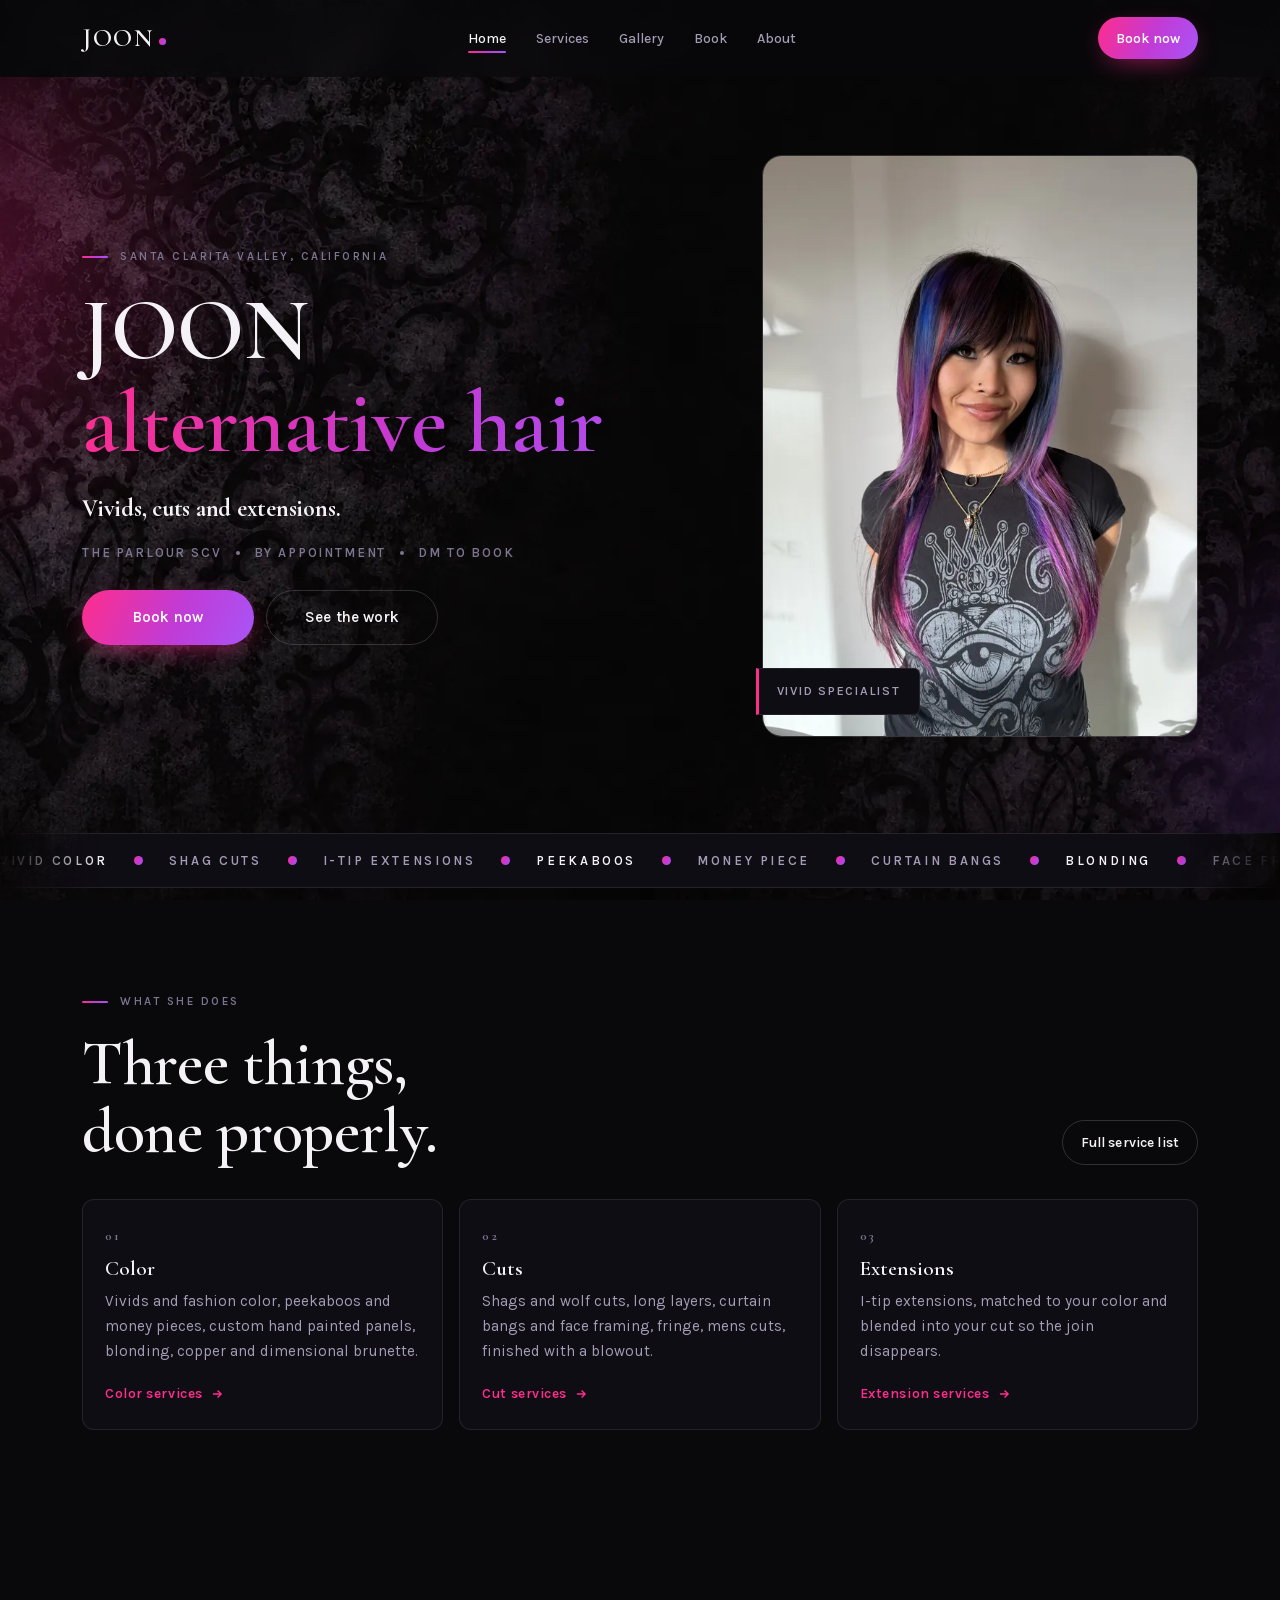
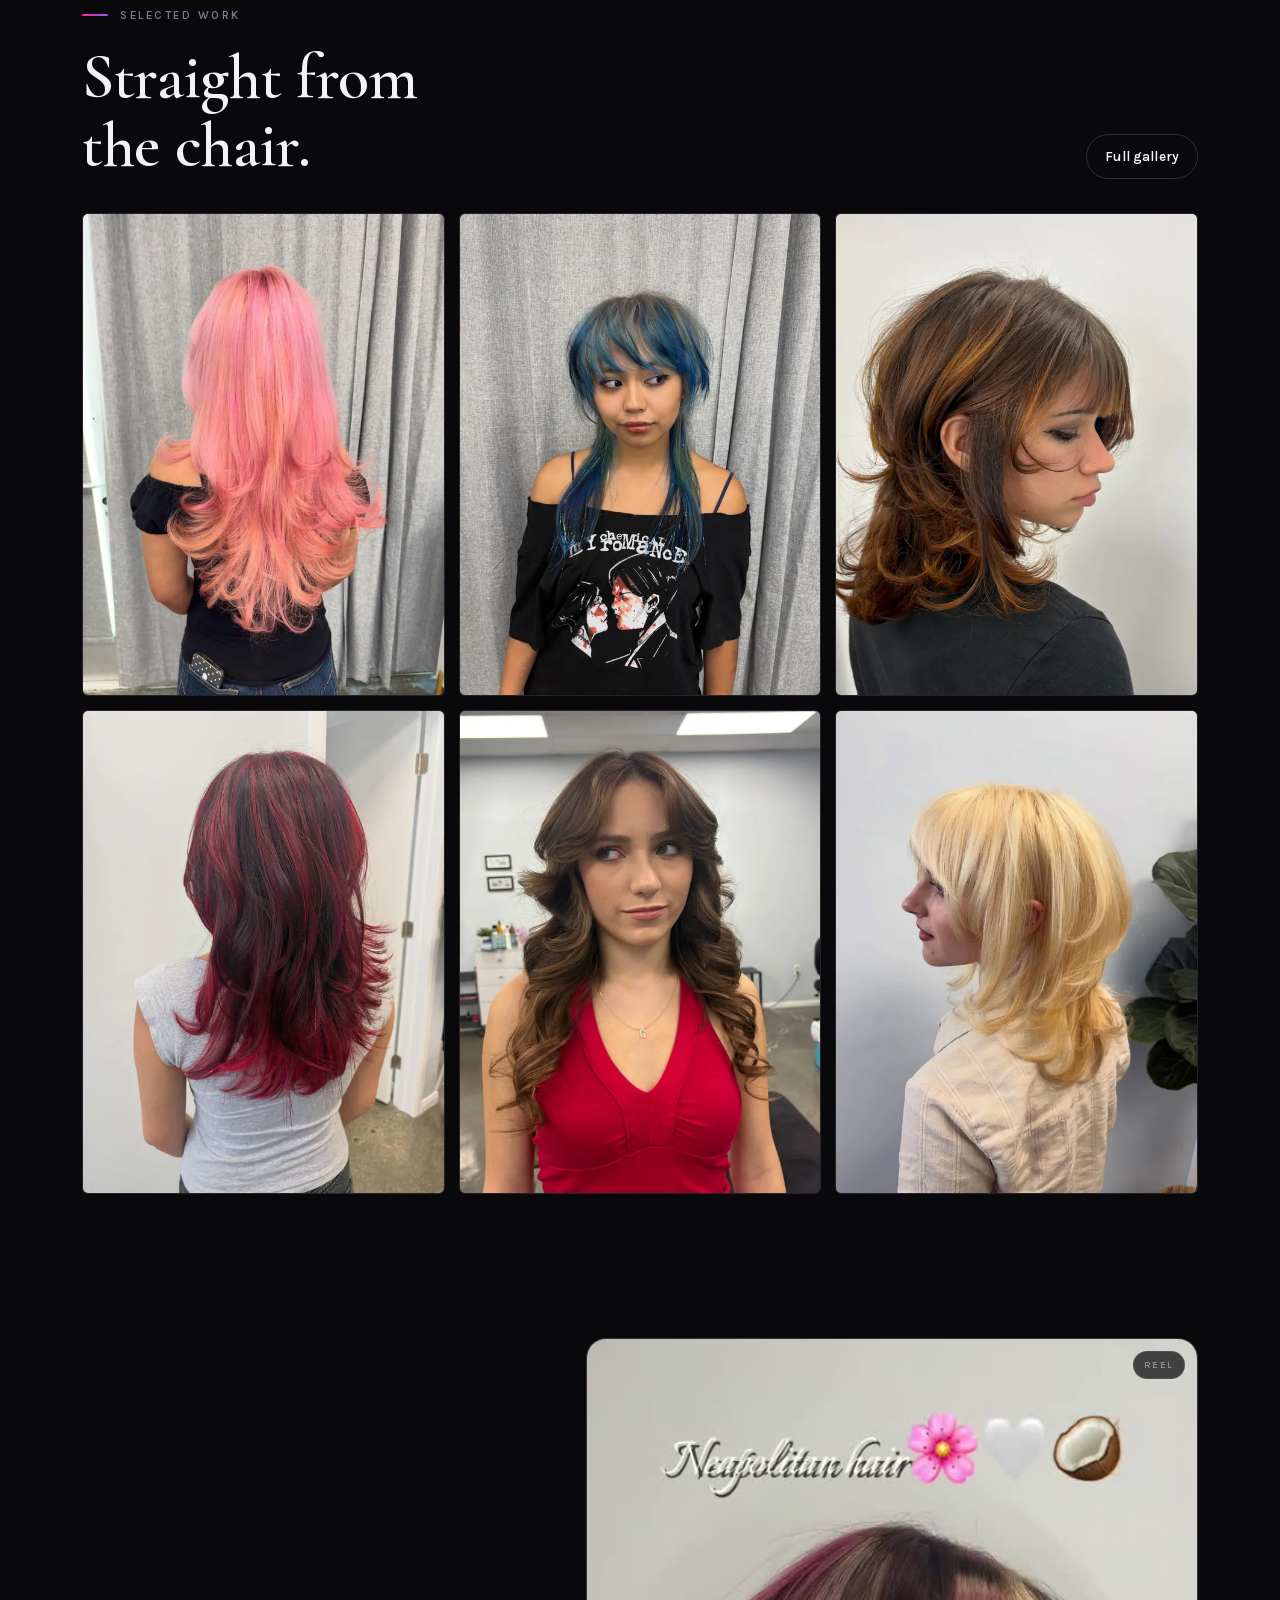
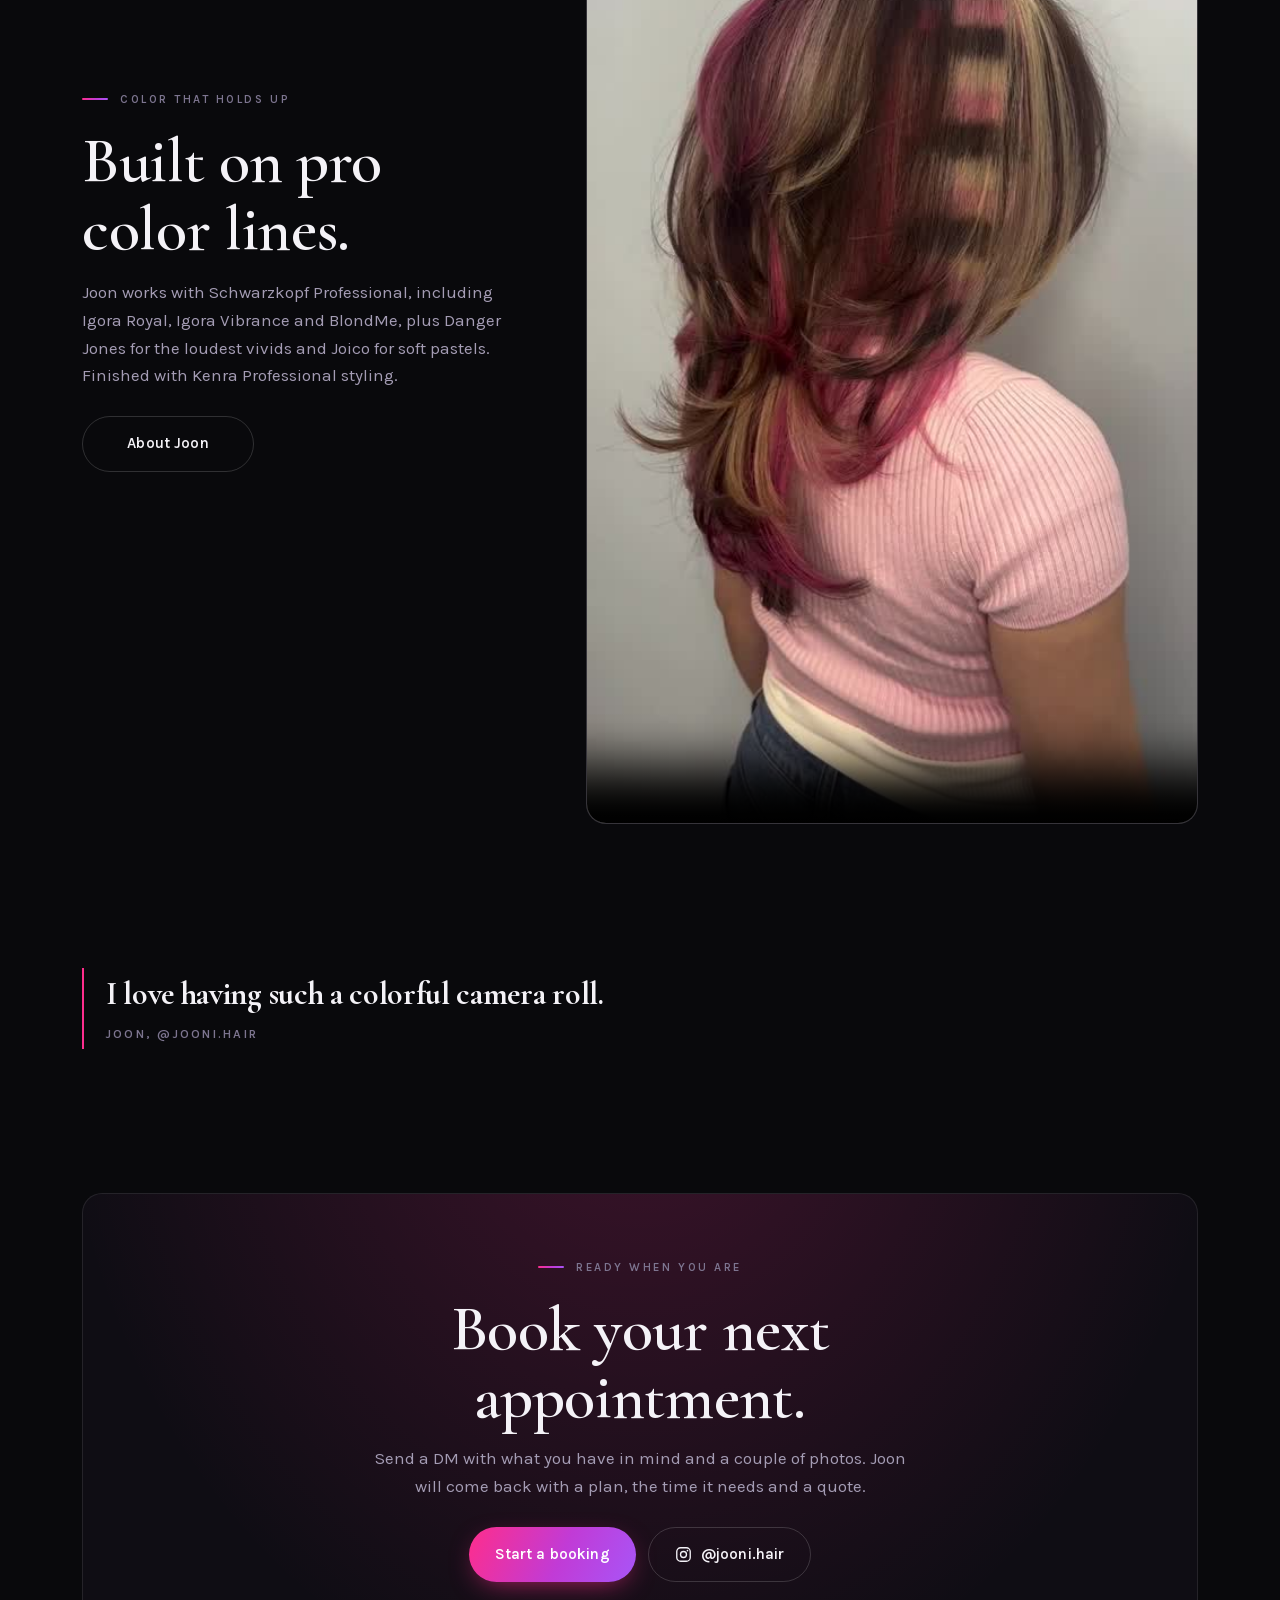
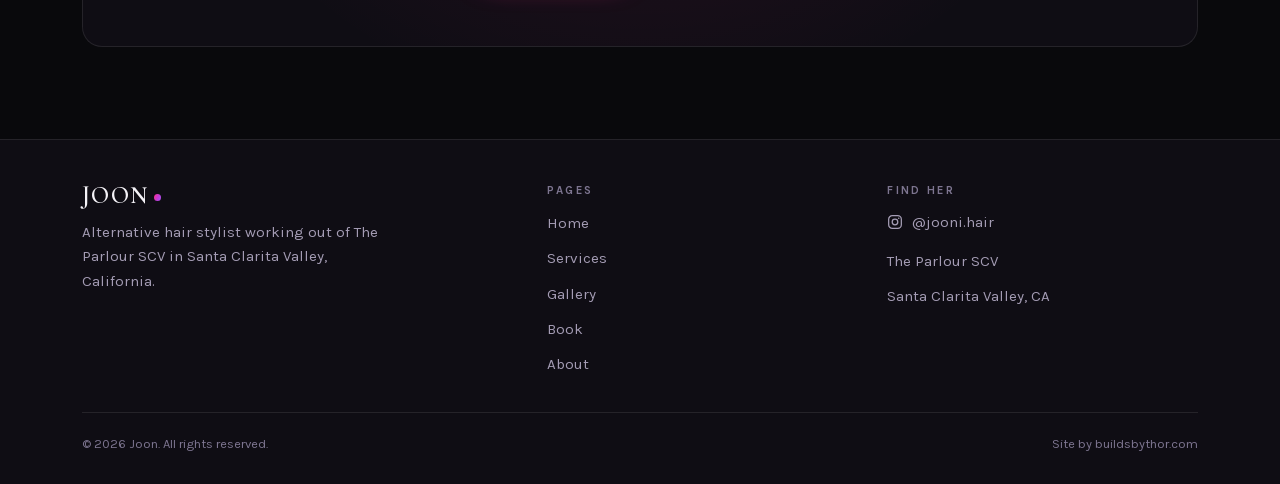
==== index.html @ 58b26ecd "Turned-the-send-to-inbox-form-on-with-Thor-s-key-for-testing - Set CONFIG.FORM_KEY to Thor's own Web" ====
<!DOCTYPE html>
<html lang="en">
<head>
<meta charset="utf-8">
<meta name="viewport" content="width=device-width, initial-scale=1">
<title>Joon | Alternative Hair Stylist in Santa Clarita Valley</title>
<meta name="description" content="Joon is an alternative hair stylist at The Parlour SCV in Santa Clarita Valley, California. Vivid color, layered and shag cuts, and i-tip extensions. Book by Instagram DM.">
<link rel="canonical" href="https://sundevilthor.github.io/jooni-hair/">
<meta name="theme-color" content="#09090c">
<meta property="og:type" content="website">
<meta property="og:site_name" content="Joon | Alternative Hair Stylist">
<meta property="og:title" content="Joon | Alternative Hair Stylist in Santa Clarita Valley">
<meta property="og:description" content="Vivid color, layered and shag cuts, and i-tip extensions at The Parlour SCV in Santa Clarita Valley, California.">
<meta property="og:url" content="https://sundevilthor.github.io/jooni-hair/">
<meta property="og:image" content="https://sundevilthor.github.io/jooni-hair/assets/img/og-card.jpg">
<meta property="og:image:width" content="1200">
<meta property="og:image:height" content="630">
<meta name="twitter:card" content="summary_large_image">
<link rel="icon" href="assets/favicon.svg" type="image/svg+xml">
<link rel="apple-touch-icon" href="assets/img/apple-touch-icon.png">
<link rel="preload" href="assets/fonts/cormorant-garamond.woff2" as="font" type="font/woff2" crossorigin>
<link rel="preload" href="assets/fonts/karla.woff2" as="font" type="font/woff2" crossorigin>
<script>document.documentElement.classList.add('js');</script>
<link rel="stylesheet" href="css/style.css?v=9">
<script src="js/main.js?v=9" defer></script>
<script type="application/ld+json">
{
  "@context":"https://schema.org",
  "@type":"HairSalon",
  "name":"Joon | Alternative Hair Stylist",
  "alternateName":"jooni.hair",
  "url":"https://sundevilthor.github.io/jooni-hair/",
  "image":"https://sundevilthor.github.io/jooni-hair/assets/img/og-card.jpg",
  "description":"Alternative hair stylist specializing in vivid color, layered and shag cuts, and i-tip extensions at The Parlour SCV in Santa Clarita Valley, California.",
  "areaServed":[{"@type":"Place","name":"Santa Clarita Valley, California"},{"@type":"Place","name":"Los Angeles County, California"}],
  "sameAs":["https://www.instagram.com/jooni.hair/"],
  "knowsAbout":["Vivid hair color","Fashion color","Shag cuts","Layered cuts","Curtain bangs","I-tip extensions","Blonding","Toning"],
  "makesOffer":[
    {"@type":"Offer","itemOffered":{"@type":"Service","name":"Vivid and fashion color"}},
    {"@type":"Offer","itemOffered":{"@type":"Service","name":"Layered and shag cuts"}},
    {"@type":"Offer","itemOffered":{"@type":"Service","name":"I-tip extensions"}}
  ]
}
</script>
</head>
<body>
<a class="skip" href="#main">Skip to content</a>

<header class="header">
  <div class="wrap header__bar">
    <a class="logo" href="index.html" aria-label="Joon, home">JOON<span class="dot"></span></a>
    <nav class="nav" aria-label="Primary">
      <ul class="nav__list">
        <li><a class="nav__link" href="index.html" aria-current="page">Home</a></li>
        <li><a class="nav__link" href="services.html">Services</a></li>
        <li><a class="nav__link" href="gallery.html">Gallery</a></li>
        <li><a class="nav__link" href="book.html">Book</a></li>
        <li><a class="nav__link" href="about.html">About</a></li>
      </ul>
    </nav>
    <a class="btn btn--primary btn--sm header__cta" href="book.html">Book now</a>
    <button class="burger" type="button" aria-expanded="false" aria-controls="drawer" aria-label="Open menu">
      <span></span><span></span><span></span>
    </button>
  </div>
</header>

<div class="drawer" id="drawer" aria-hidden="true">
  <a href="index.html" aria-current="page">Home</a>
  <a href="services.html">Services</a>
  <a href="gallery.html">Gallery</a>
  <a href="book.html">Book</a>
  <a href="about.html">About</a>
  <a class="btn btn--primary drawer__cta" href="book.html">Book an appointment</a>
</div>

<main id="main">

  <!-- ===== Hero ===== -->
  <section class="hero">
    <div class="wrap hero__grid">
      <div class="hero__copy">
        <p class="eyebrow">Santa Clarita Valley, California</p>
        <h1 class="h-xl hero__title">
          <span class="line">JOON</span>
          <span class="line grad-text">alternative hair</span>
        </h1>
        <p class="hero__sub">Vivids, cuts and extensions.</p>
        <div class="hero__meta">
          <span>The Parlour SCV</span><span class="sep"></span>
          <span>By appointment</span><span class="sep"></span>
          <span>DM to book</span>
        </div>
        <div class="hero__actions">
          <a class="btn btn--primary" href="book.html">Book now</a>
          <a class="btn btn--ghost" href="gallery.html">See the work</a>
        </div>
      </div>
      <figure class="hero__figure reveal">
        <picture>
          <source type="image/webp" srcset="assets/img/joon-hero-600.webp 600w, assets/img/joon-hero-900.webp 900w, assets/img/joon-hero-1200.webp 1200w" sizes="(min-width:900px) 46vw, 100vw">
          <img src="assets/img/joon-hero-600.jpg" srcset="assets/img/joon-hero-600.jpg 600w, assets/img/joon-hero-900.jpg 900w, assets/img/joon-hero-1200.jpg 1200w" sizes="(min-width:900px) 46vw, 100vw" width="1200" height="1600" alt="Joon, alternative hair stylist at The Parlour SCV, wearing her own long layered cut in blue, violet and magenta" fetchpriority="high" decoding="async">
        </picture>
        <figcaption class="hero__badge">Vivid specialist</figcaption>
      </figure>
    </div>
  </section>

  <!-- ===== Marquee ===== -->
  <div class="marquee" aria-hidden="true">
    <div class="marquee__track">
      <div class="marquee__group">
        <span class="marquee__item">Vivid color</span><i class="marquee__star"></i>
        <span class="marquee__item">Shag cuts</span><i class="marquee__star"></i>
        <span class="marquee__item">I-tip extensions</span><i class="marquee__star"></i>
        <span class="marquee__item">Peekaboos</span><i class="marquee__star"></i>
        <span class="marquee__item">Money piece</span><i class="marquee__star"></i>
        <span class="marquee__item">Curtain bangs</span><i class="marquee__star"></i>
        <span class="marquee__item">Blonding</span><i class="marquee__star"></i>
        <span class="marquee__item">Face framing</span><i class="marquee__star"></i>
        <span class="marquee__item">Mens cuts</span><i class="marquee__star"></i>
        <span class="marquee__item">Blowouts</span><i class="marquee__star"></i>
      </div>
      <div class="marquee__group">
        <span class="marquee__item">Vivid color</span><i class="marquee__star"></i>
        <span class="marquee__item">Shag cuts</span><i class="marquee__star"></i>
        <span class="marquee__item">I-tip extensions</span><i class="marquee__star"></i>
        <span class="marquee__item">Peekaboos</span><i class="marquee__star"></i>
        <span class="marquee__item">Money piece</span><i class="marquee__star"></i>
        <span class="marquee__item">Curtain bangs</span><i class="marquee__star"></i>
        <span class="marquee__item">Blonding</span><i class="marquee__star"></i>
        <span class="marquee__item">Face framing</span><i class="marquee__star"></i>
        <span class="marquee__item">Mens cuts</span><i class="marquee__star"></i>
        <span class="marquee__item">Blowouts</span><i class="marquee__star"></i>
      </div>
    </div>
  </div>

  <!-- ===== What she does ===== -->
  <section class="section">
    <div class="wrap">
      <div class="shead reveal">
        <div class="shead__top">
          <div>
            <p class="eyebrow">What she does</p>
            <h2 class="h-lg">Three things, <br class="br-lg">done properly.</h2>
          </div>
          <a class="btn btn--ghost btn--sm" href="services.html">Full service list</a>
        </div>
      </div>
      <div class="cards">
        <article class="card card--full reveal">
          <span class="card__num">01</span>
          <h3 class="h-sm">Color</h3>
          <p class="card__body">Vivids and fashion color, peekaboos and money pieces, custom hand painted panels, blonding, copper and dimensional brunette.</p>
          <a class="card__link" href="services.html#color">Color services
            <svg viewBox="0 0 24 24" fill="none" stroke="currentColor" stroke-width="2.4" aria-hidden="true"><path d="M5 12h14M13 6l6 6-6 6"/></svg>
          </a>
        </article>
        <article class="card card--full reveal">
          <span class="card__num">02</span>
          <h3 class="h-sm">Cuts</h3>
          <p class="card__body">Shags and wolf cuts, long layers, curtain bangs and face framing, fringe, mens cuts, finished with a blowout.</p>
          <a class="card__link" href="services.html#cuts">Cut services
            <svg viewBox="0 0 24 24" fill="none" stroke="currentColor" stroke-width="2.4" aria-hidden="true"><path d="M5 12h14M13 6l6 6-6 6"/></svg>
          </a>
        </article>
        <article class="card card--full reveal">
          <span class="card__num">03</span>
          <h3 class="h-sm">Extensions</h3>
          <p class="card__body">I-tip extensions, matched to your color and blended into your cut so the join disappears.</p>
          <a class="card__link" href="services.html#extensions">Extension services
            <svg viewBox="0 0 24 24" fill="none" stroke="currentColor" stroke-width="2.4" aria-hidden="true"><path d="M5 12h14M13 6l6 6-6 6"/></svg>
          </a>
        </article>
      </div>
    </div>
  </section>

  <!-- ===== Selected work ===== -->
  <section class="section section--tight">
    <div class="wrap">
      <div class="shead reveal">
        <div class="shead__top">
          <div>
            <p class="eyebrow">Selected work</p>
            <h2 class="h-lg">Straight from <br class="br-lg">the chair.</h2>
          </div>
          <a class="btn btn--ghost btn--sm" href="gallery.html">Full gallery</a>
        </div>
      </div>
      <div class="grid reveal">
        <div class="tile">
          <picture>
            <source type="image/webp" srcset="assets/img/color-pastel-pink-600.webp" >
            <img src="assets/img/color-pastel-pink-600.jpg" loading="lazy" decoding="async" alt="Full head of pastel pink on long layers, seen from behind">
          </picture>
        </div>
        <div class="tile">
          <picture>
            <source type="image/webp" srcset="assets/img/color-blue-fringe-600.webp">
            <img src="assets/img/color-blue-fringe-600.jpg" loading="lazy" decoding="async" alt="Electric blue fringe and face framing on a dark wolf cut">
          </picture>
        </div>
        <div class="tile">
          <picture>
            <source type="image/webp" srcset="assets/img/cut-face-frame-shag-600.webp">
            <img src="assets/img/cut-face-frame-shag-600.jpg" loading="lazy" decoding="async" alt="Shag cut with heavy face framing and a soft fringe">
          </picture>
        </div>
        <div class="tile">
          <picture>
            <source type="image/webp" srcset="assets/img/color-magenta-melt-600.webp">
            <img src="assets/img/color-magenta-melt-600.jpg" loading="lazy" decoding="async" alt="Dark roots melting into deep magenta through the lengths">
          </picture>
        </div>
        <div class="tile">
          <picture>
            <source type="image/webp" srcset="assets/img/ext-itips-full-head-600.webp">
            <img src="assets/img/ext-itips-full-head-600.jpg" loading="lazy" decoding="async" alt="Full head of i-tip extensions blended into long layers">
          </picture>
        </div>
        <div class="tile">
          <picture>
            <source type="image/webp" srcset="assets/img/color-platinum-shag-600.webp">
            <img src="assets/img/color-platinum-shag-600.jpg" loading="lazy" decoding="async" alt="Platinum blonde shag with a soft fringe, side profile">
          </picture>
        </div>
      </div>
    </div>
  </section>

  <!-- ===== Video moment ===== -->
  <section class="section section--tight">
    <div class="wrap split split--flip">
      <div class="split__media reveal">
        <video src="assets/video/reel-pink-color.mp4" poster="assets/video/poster-pink-color.jpg"
               muted loop playsinline preload="none" controls controlslist="nodownload"
               aria-label="Short clip of a finished pink color by Joon"></video>
        <span class="playhint">Reel</span>
      </div>
      <div class="reveal">
        <p class="eyebrow">Color that holds up</p>
        <h2 class="h-lg">Built on pro <br class="br-lg">color lines.</h2>
        <p class="lede" style="margin-top:16px">Joon works with Schwarzkopf Professional, including Igora Royal, Igora Vibrance and BlondMe, plus Danger Jones for the loudest vivids and Joico for soft pastels. Finished with Kenra Professional styling.</p>
        <div class="hero__actions" style="margin-top:26px">
          <a class="btn btn--ghost" href="about.html">About Joon</a>
        </div>
      </div>
    </div>
  </section>

  <!-- ===== Quote ===== -->
  <section class="section section--tight">
    <div class="wrap">
      <blockquote class="quote reveal">
        I love having such a colorful camera roll.
        <cite class="quote__by">Joon, @jooni.hair</cite>
      </blockquote>
    </div>
  </section>

  <!-- ===== CTA ===== -->
  <section class="section section--tight">
    <div class="wrap">
      <div class="band reveal">
        <p class="eyebrow" style="justify-content:center">Ready when you are</p>
        <h2 class="h-lg">Book your next <br class="br-lg">appointment.</h2>
        <p class="lede">Send a DM with what you have in mind and a couple of photos. Joon will come back with a plan, the time it needs and a quote.</p>
        <div class="band__actions">
          <a class="btn btn--primary" href="book.html">Start a booking</a>
          <a class="btn btn--ghost" href="https://www.instagram.com/jooni.hair/" target="_blank" rel="noopener">
            <svg viewBox="0 0 24 24" fill="none" stroke="currentColor" stroke-width="1.9" aria-hidden="true"><rect x="2.5" y="2.5" width="19" height="19" rx="5.4"/><circle cx="12" cy="12" r="4.2"/><circle cx="17.6" cy="6.4" r="1.2" fill="currentColor" stroke="none"/></svg>
            @jooni.hair
          </a>
        </div>
      </div>
    </div>
  </section>

</main>

<footer class="footer">
  <div class="wrap">
    <div class="footer__grid">
      <div class="footer__brand">
        <span class="logo">JOON<span class="dot"></span></span>
        <p class="muted" style="font-size:.94rem;max-width:34ch">Alternative hair stylist working out of The Parlour SCV in Santa Clarita Valley, California.</p>
      </div>
      <div>
        <h4>Pages</h4>
        <ul>
          <li><a href="index.html">Home</a></li>
          <li><a href="services.html">Services</a></li>
          <li><a href="gallery.html">Gallery</a></li>
          <li><a href="book.html">Book</a></li>
          <li><a href="about.html">About</a></li>
        </ul>
      </div>
      <div>
        <h4>Find her</h4>
        <ul>
          <li><a class="ig-link" href="https://www.instagram.com/jooni.hair/" target="_blank" rel="noopener" aria-label="Instagram: @jooni.hair">
            <svg class="ico-ig" viewBox="0 0 24 24" fill="none" stroke="currentColor" stroke-width="1.9" aria-hidden="true" focusable="false"><rect x="2.5" y="2.5" width="19" height="19" rx="5.4"/><circle cx="12" cy="12" r="4.2"/><circle cx="17.6" cy="6.4" r="1.2" fill="currentColor" stroke="none"/></svg>
            <span>@jooni.hair</span>
          </a></li>
          <li><a href="https://www.instagram.com/the_parlour_scv_/" target="_blank" rel="noopener">The Parlour SCV</a></li>
          <li><span class="muted" style="font-size:.94rem">Santa Clarita Valley, CA</span></li>
        </ul>
      </div>
    </div>
    <div class="footer__bottom">
      <span>&copy; <span data-year>2026</span> Joon. All rights reserved.</span>
      <span class="credit"><a href="https://buildsbythor.com" target="_blank" rel="noopener">Site by buildsbythor.com</a></span>
    </div>
  </div>
</footer>
</body>
</html>
---- css/style.css ----
/* ============================================================
   JOON | Alternative Hair Stylist, Santa Clarita Valley
   Hand written CSS. No framework, no template, no build step.
   Mobile first. Sections are ordered top down.
   ============================================================ */

@import url('fonts.css');



/* ---------- 1. Tokens ---------- */
:root{
  --ink:#09090c;
  --ink-2:#0f0d14;
  --ink-3:#15111d;
  --line:rgba(255,255,255,.09);
  --line-2:rgba(255,255,255,.16);
  --text:#f4f2f7;
  --muted:#a49cb4;
  --muted-2:#7d7590;
  --magenta:#ff2d8b;
  --violet:#a855f7;
  --grad:linear-gradient(115deg,#ff2d8b 0%,#c13bd6 55%,#a855f7 100%);
  --grad-soft:linear-gradient(115deg,rgba(255,45,139,.16),rgba(168,85,247,.16));

  --display:'Cormorant Garamond',ui-serif,Georgia,'Times New Roman',serif;
  --body:'Karla',ui-sans-serif,system-ui,-apple-system,'Segoe UI',sans-serif;

  --wrap:1180px;
  --pad:20px;
  --r-sm:6px;
  --r-md:12px;
  --r-lg:20px;
  --header-h:64px;
  --ease:cubic-bezier(.22,.8,.3,1);
}

/* ---------- 2. Reset ---------- */
*,*::before,*::after{box-sizing:border-box}
html{-webkit-text-size-adjust:100%;scroll-behavior:smooth;background:var(--ink)}
@media (prefers-reduced-motion:reduce){html{scroll-behavior:auto}}
body{
  margin:0;
  background:transparent;
  color:var(--text);
  font-family:var(--body);
  font-size:16px;
  line-height:1.65;
  -webkit-font-smoothing:antialiased;
  overflow-x:hidden;
}

/* Charcoal damask field. One fixed layer behind the whole document rather
   than a repeating tile, so the ornament frames the page edges and nothing
   seams or stretches however long the gallery runs. A fixed pseudo-element
   is used instead of background-attachment:fixed because iOS Safari drops
   that on scroll. The plate is landscape, and its ornament sits in the
   left and right thirds with a near-black middle, so narrow screens get
   their own plate: the same artwork scaled down and mirror-stacked, which
   keeps a motif at about a sixth of the screen and keeps the dark middle
   column under the text instead of one motif filling half the phone. */
body::before{
  content:"";
  position:fixed;
  inset:0;
  z-index:-1;
  pointer-events:none;
  background:var(--ink) url("../assets/img/bg-damask-narrow.webp") center/cover no-repeat;
}
@media (min-width:760px){
  body::before{background-image:url("../assets/img/bg-damask-1536.webp")}
}
/* height:auto keeps HTML width/height attributes from fixing a rendered
   height. The attributes stay, so the browser still reserves the space. */
img,video{max-width:100%;height:auto;display:block}
[hidden]{display:none!important}
a{color:inherit;text-decoration:none}
button{font:inherit;color:inherit;background:none;border:0;cursor:pointer}
h1,h2,h3,h4{font-family:var(--display);font-weight:600;line-height:1.06;margin:0;letter-spacing:-.005em;text-wrap:balance}
p{margin:0}
ul,ol{margin:0;padding:0;list-style:none}
figure,blockquote,figcaption,dl,dd{margin:0;padding:0}
cite{font-style:normal}
:focus-visible{outline:2px solid var(--magenta);outline-offset:3px;border-radius:3px}
::selection{background:var(--magenta);color:#fff}

/* ---------- 3. Layout helpers ---------- */
.wrap{width:100%;max-width:var(--wrap);margin-inline:auto;padding-inline:var(--pad)}
.section{padding-block:72px}
.section--tight{padding-block:52px}
.stack>*+*{margin-top:16px}
/* fr tracks default to a min-content floor, which lets a long display
   word steal width from the neighbouring column. This releases it. */
.hero__grid>*,.split>*,.cards>*,.menu>*,.grid>*,.footer__grid>*{min-width:0}
.skip{
  position:absolute;left:-9999px;top:0;z-index:200;
  background:var(--magenta);color:#fff;padding:12px 18px;border-radius:0 0 var(--r-sm) 0;font-weight:600;
}
.skip:focus{left:0}

/* ---------- 4. Type ---------- */
.eyebrow{
  font-family:var(--body);font-size:.72rem;font-weight:600;letter-spacing:.22em;
  text-transform:uppercase;color:var(--muted-2);display:flex;align-items:center;gap:12px;margin-bottom:18px;
}
.eyebrow::before{
  content:"";width:26px;height:2px;border-radius:2px;background:var(--grad);flex:none;
}
.h-xl{font-size:clamp(2.15rem,9.2vw,5rem)}
.h-lg{font-size:clamp(1.95rem,8vw,4rem)}
.h-md{font-size:clamp(1.5rem,6vw,2.45rem)}
/* Manual line breaks in headings apply from small tablet up only.
   On phones the text wraps naturally instead of orphaning a word. */
.br-lg{display:none}
.h-sm{font-size:1.32rem;font-weight:600;letter-spacing:0}
.lede{font-size:1.06rem;color:var(--muted);max-width:56ch}
.muted{color:var(--muted)}
.grad-text{
  background:var(--grad);-webkit-background-clip:text;background-clip:text;
  color:transparent;
}

/* ---------- 5. Buttons ---------- */
.btn{
  display:inline-flex;align-items:center;justify-content:center;gap:9px;
  padding:14px 26px;border-radius:999px;font-weight:600;font-size:.95rem;
  letter-spacing:.01em;transition:transform .25s var(--ease),box-shadow .25s var(--ease),background-color .25s var(--ease);
  text-align:center;
}
.btn svg{width:17px;height:17px;flex:none}
.btn--primary{
  background:var(--grad);color:#fff;
  box-shadow:0 8px 28px -10px rgba(255,45,139,.75);
}
.btn--primary:hover{transform:translateY(-2px);box-shadow:0 14px 34px -10px rgba(255,45,139,.9)}
.btn--ghost{border:1px solid var(--line-2);color:var(--text)}
.btn--ghost:hover{border-color:var(--magenta);background:rgba(255,45,139,.08)}
.btn--block{display:flex;width:100%}
.btn--sm{padding:10px 18px;font-size:.86rem}

/* ---------- 6. Header ---------- */
.header{
  position:sticky;top:0;z-index:100;
  background:rgba(9,9,12,.72);
  backdrop-filter:blur(14px);-webkit-backdrop-filter:blur(14px);
  border-bottom:1px solid transparent;
  transition:border-color .3s var(--ease),background-color .3s var(--ease);
}
.header.is-stuck{border-bottom-color:var(--line);background:rgba(9,9,12,.9)}
.header__bar{
  height:var(--header-h);display:flex;align-items:center;justify-content:space-between;gap:16px;
}
.logo{font-family:var(--display);font-weight:600;font-size:1.62rem;letter-spacing:.06em;line-height:1}
.logo span{display:inline-block}
.logo .dot{
  width:7px;height:7px;border-radius:50%;background:var(--grad);
  display:inline-block;margin-left:5px;vertical-align:middle;
}
.nav{display:none}
.nav__list{display:flex;align-items:center;gap:30px}
.nav__link{
  font-size:.88rem;font-weight:500;color:var(--muted);position:relative;padding-block:6px;
  transition:color .2s var(--ease);
}
.nav__link::after{
  content:"";position:absolute;left:0;right:100%;bottom:0;height:2px;border-radius:2px;
  background:var(--grad);transition:right .3s var(--ease);
}
.nav__link:hover{color:var(--text)}
.nav__link:hover::after,.nav__link[aria-current="page"]::after{right:0}
.nav__link[aria-current="page"]{color:var(--text)}
.header__cta{display:none}
.burger{
  width:42px;height:42px;display:grid;place-items:center;border:1px solid var(--line);border-radius:var(--r-sm);
}
.burger span{display:block;width:17px;height:1.5px;background:var(--text);border-radius:2px;transition:transform .3s var(--ease),opacity .2s}
.burger span+span{margin-top:4.5px}
.burger[aria-expanded="true"] span:nth-child(1){transform:translateY(6px) rotate(45deg)}
.burger[aria-expanded="true"] span:nth-child(2){opacity:0}
.burger[aria-expanded="true"] span:nth-child(3){transform:translateY(-6px) rotate(-45deg)}

/* mobile drawer */
.drawer{
  position:fixed;inset:var(--header-h) 0 0;z-index:99;
  background:var(--ink);
  padding:32px var(--pad) 40px;
  display:flex;flex-direction:column;gap:6px;
  transform:translateY(-8px);opacity:0;pointer-events:none;
  transition:opacity .28s var(--ease),transform .28s var(--ease);
  overflow-y:auto;
}
.drawer.is-open{opacity:1;transform:none;pointer-events:auto}
.drawer a{
  font-family:var(--display);font-size:2rem;font-weight:700;padding-block:12px;
  border-bottom:1px solid var(--line);
}
.drawer a[aria-current="page"]{color:var(--magenta)}
.drawer__cta{margin-top:28px}
body.is-locked{overflow:hidden}

/* ---------- 7. Hero ---------- */
.hero{position:relative;padding-block:56px 64px;overflow:hidden}
.hero::before{
  content:"";position:absolute;z-index:-1;
  width:min(760px,130vw);aspect-ratio:1;border-radius:50%;
  top:-28%;left:-36%;
  background:radial-gradient(circle,rgba(255,45,139,.3),transparent 62%);
  filter:blur(14px);
}
.hero::after{
  content:"";position:absolute;z-index:-1;
  width:min(640px,120vw);aspect-ratio:1;border-radius:50%;
  bottom:-34%;right:-34%;
  background:radial-gradient(circle,rgba(168,85,247,.24),transparent 64%);
  filter:blur(14px);
}
.hero__grid{display:grid;gap:36px}
/* The headline is sized from this column, not the viewport, so the word
   "alternative" can never outgrow the space it has. */
.hero__copy{container-type:inline-size}
.hero__title{margin-bottom:18px;font-size:clamp(2.4rem,13.5vw,5.5rem)}
.hero__title .line{display:block}
.hero__sub{
  font-family:var(--display);font-size:clamp(1.05rem,4.4vw,1.5rem);font-weight:700;
  letter-spacing:-.01em;margin-bottom:14px;
}
.hero__meta{
  display:flex;flex-wrap:wrap;gap:8px 14px;align-items:center;
  font-size:.82rem;letter-spacing:.14em;text-transform:uppercase;color:var(--muted-2);font-weight:600;
  margin-bottom:26px;
}
.hero__meta .sep{width:4px;height:4px;border-radius:50%;background:var(--muted-2)}
.hero__actions{display:flex;flex-wrap:wrap;gap:12px}
.hero__figure{position:relative}
.hero__figure img{
  /* height:auto is required so the HTML height attribute does not
     fight aspect-ratio. The attributes stay for layout stability. */
  width:100%;height:auto;aspect-ratio:4/5;
  object-fit:cover;object-position:50% 30%;
  border-radius:var(--r-lg);border:1px solid var(--line-2);
}
.hero__badge{
  position:absolute;left:-6px;bottom:22px;
  background:var(--ink-2);border:1px solid var(--line);border-left:3px solid var(--magenta);
  padding:12px 18px;border-radius:0 var(--r-sm) var(--r-sm) 0;
  font-size:.78rem;letter-spacing:.14em;text-transform:uppercase;font-weight:600;color:var(--muted);
  backdrop-filter:blur(6px);
}

/* ---------- 8. Marquee ---------- */
.marquee{
  border-block:1px solid var(--line);
  background:var(--ink-2);
  overflow:hidden;padding-block:16px;
  -webkit-mask-image:linear-gradient(90deg,transparent,#000 8%,#000 92%,transparent);
  mask-image:linear-gradient(90deg,transparent,#000 8%,#000 92%,transparent);
}
.marquee__track{display:flex;width:max-content;animation:slide 34s linear infinite}
.marquee__group{display:flex;align-items:center;gap:26px;padding-right:26px}
.marquee__item{
  font-family:var(--body);font-weight:600;font-size:.82rem;
  letter-spacing:.2em;text-transform:uppercase;
  color:var(--muted);white-space:nowrap;
}
.marquee__item:nth-child(3n+1){color:var(--text)}
.marquee__star{width:9px;height:9px;border-radius:50%;background:var(--grad);flex:none}
@keyframes slide{from{transform:translateX(0)}to{transform:translateX(-50%)}}
@media (prefers-reduced-motion:reduce){.marquee__track{animation:none}}

/* ---------- 9. Cards ---------- */
.cards{display:grid;gap:16px}
.card{
  position:relative;background:var(--ink-2);border:1px solid var(--line);
  border-radius:var(--r-md);padding:26px 22px 24px;
  transition:border-color .3s var(--ease),transform .3s var(--ease),background-color .3s var(--ease);
  display:flex;flex-direction:column;gap:10px;
  overflow:hidden;
}
.card::before{
  content:"";position:absolute;inset:0 auto 0 0;width:2px;background:var(--grad);
  transform:scaleY(0);transform-origin:top;transition:transform .35s var(--ease);
}
.card:hover{border-color:var(--line-2);transform:translateY(-3px);background:var(--ink-3)}
.card:hover::before{transform:scaleY(1)}
.card__num{
  font-family:var(--display);font-size:.78rem;font-weight:700;letter-spacing:.18em;
  color:var(--muted-2);
}
.card__body{color:var(--muted);font-size:.95rem}
.card__link{
  margin-top:auto;padding-top:8px;font-size:.86rem;font-weight:600;letter-spacing:.04em;
  display:inline-flex;align-items:center;gap:7px;color:var(--magenta);
}
.card__link svg{width:14px;height:14px;transition:transform .25s var(--ease)}
.card:hover .card__link svg{transform:translateX(4px)}
.card--full::after{content:"";position:absolute;inset:0}

/* ---------- 10. Section head ---------- */
.shead{margin-bottom:34px;display:grid;gap:14px}
.shead__top{display:flex;align-items:flex-end;justify-content:space-between;gap:20px;flex-wrap:wrap}
.shead .lede{margin-top:2px}

/* ---------- 11. Gallery ---------- */
.filters{display:flex;flex-wrap:wrap;gap:8px;margin-bottom:26px}
.filter{
  padding:9px 18px;border-radius:999px;border:1px solid var(--line);
  font-size:.84rem;font-weight:600;letter-spacing:.06em;color:var(--muted);
  transition:color .2s var(--ease),border-color .2s var(--ease),background-color .2s var(--ease);
}
.filter:hover{color:var(--text);border-color:var(--line-2)}
.filter[aria-selected="true"]{background:var(--grad);border-color:transparent;color:#fff}
.grid{display:grid;grid-template-columns:repeat(2,1fr);gap:10px}
.tile{
  position:relative;border-radius:var(--r-sm);overflow:hidden;background:var(--ink-2);
  aspect-ratio:3/4;border:1px solid var(--line);display:block;width:100%;padding:0;
}
.tile img{width:100%;height:100%;object-fit:cover;transition:transform .6s var(--ease),filter .4s var(--ease)}
.tile:hover img,.tile:focus-visible img{transform:scale(1.05)}
.tile__tag{
  position:absolute;left:8px;bottom:8px;z-index:2;
  font-size:.62rem;font-weight:700;letter-spacing:.16em;text-transform:uppercase;
  background:rgba(9,9,12,.72);backdrop-filter:blur(6px);
  border:1px solid var(--line);color:var(--text);
  padding:5px 9px;border-radius:999px;
  opacity:0;transform:translateY(4px);transition:opacity .3s var(--ease),transform .3s var(--ease);
}
.tile:hover .tile__tag,.tile:focus-visible .tile__tag{opacity:1;transform:none}
.tile.is-hidden{display:none}

/* Empty state for a gallery category that has no photos yet */
.soon{
  grid-column:1/-1;
  display:grid;justify-items:center;gap:14px;
  padding:46px 24px;text-align:center;
  border:1px dashed var(--line-2);border-radius:var(--r-md);
  background:var(--grad-soft);
}
.soon__label{
  font-size:.72rem;font-weight:700;letter-spacing:.22em;text-transform:uppercase;
  color:var(--muted-2);
}
.soon__title{font-family:var(--display);font-weight:800;font-size:clamp(1.4rem,5.4vw,2.1rem);letter-spacing:-.02em;line-height:1.05}
.soon__body{color:var(--muted);font-size:.97rem;max-width:52ch}
.soon .btn{margin-top:6px}

/* lightbox */
.lb{
  position:fixed;inset:0;z-index:150;display:none;
  background:rgba(5,5,7,.94);backdrop-filter:blur(8px);
  padding:16px;
}
.lb.is-open{display:grid;place-items:center}
.lb__img{
  max-width:min(94vw,760px);max-height:84vh;width:auto;height:auto;
  border-radius:var(--r-md);border:1px solid var(--line-2);
}
.lb__cap{
  position:absolute;left:0;right:0;bottom:22px;text-align:center;
  font-size:.82rem;color:var(--muted);padding-inline:60px;
}
.lb__btn{
  position:absolute;width:46px;height:46px;border-radius:50%;
  border:1px solid var(--line-2);background:rgba(9,9,12,.8);
  display:grid;place-items:center;transition:border-color .2s var(--ease),background-color .2s var(--ease);
}
.lb__btn:hover{border-color:var(--magenta);background:rgba(255,45,139,.14)}
.lb__btn svg{width:18px;height:18px}
.lb__close{top:16px;right:16px}
.lb__prev{left:12px;top:50%;transform:translateY(-50%)}
.lb__next{right:12px;top:50%;transform:translateY(-50%)}

/* ---------- 12. Services ---------- */
.menu{display:grid;gap:14px}
.menu__group{
  background:var(--ink-2);border:1px solid var(--line);border-radius:var(--r-md);
  padding:26px 22px;
}
.menu__head{display:flex;align-items:baseline;justify-content:space-between;gap:14px;margin-bottom:18px}
.menu__head h3{font-size:1.3rem}
.menu__kicker{font-size:.7rem;letter-spacing:.2em;text-transform:uppercase;color:var(--muted-2);font-weight:700}
.menu__list>li{
  padding-block:13px;border-top:1px solid var(--line);
  display:flex;gap:14px;align-items:baseline;justify-content:space-between;flex-wrap:wrap;
}
.menu__list>li:first-child{border-top:0;padding-top:0}
.menu__name{font-weight:600;font-size:1rem}
.menu__note{display:block;font-weight:400;font-size:.88rem;color:var(--muted);margin-top:3px;max-width:52ch}
/* Price slot. Empty by default on purpose: no number goes on this site
   until Joon supplies it. Fill data-price and it renders. */
.menu__price{
  font-family:var(--display);font-weight:700;font-size:.98rem;color:var(--text);white-space:nowrap;
}
.menu__price:empty{display:none}

.note{
  border:1px solid var(--line);border-radius:var(--r-md);padding:20px 22px;
  background:var(--grad-soft);font-size:.95rem;color:var(--text);
}
.note strong{font-weight:600}

/* ---------- 13. Split / feature ---------- */
.split{display:grid;gap:30px;align-items:center}
.split__media{border-radius:var(--r-lg);overflow:hidden;border:1px solid var(--line-2);position:relative;background:var(--ink-2)}
.split__media video,.split__media img{width:100%;display:block}
.playhint{
  position:absolute;right:12px;top:12px;font-size:.62rem;letter-spacing:.16em;text-transform:uppercase;
  background:rgba(9,9,12,.72);border:1px solid var(--line);padding:5px 10px;border-radius:999px;color:var(--muted);
}

/* ---------- 14. Quote ---------- */
.quote{
  position:relative;border-left:2px solid transparent;
  border-image:var(--grad) 1;padding:6px 0 6px 22px;
  font-family:var(--display);font-weight:700;font-size:clamp(1.3rem,5vw,2rem);
  line-height:1.24;letter-spacing:-.01em;
}
.quote__by{
  display:block;margin-top:14px;font-family:var(--body);font-size:.78rem;font-weight:600;
  letter-spacing:.18em;text-transform:uppercase;color:var(--muted-2);
}

/* ---------- 15. CTA band ---------- */
.band{
  position:relative;overflow:hidden;border-radius:var(--r-lg);
  border:1px solid var(--line);background:var(--ink-2);
  padding:40px 24px;text-align:center;
}
.band::before{
  content:"";position:absolute;inset:-40% -10% auto;height:180%;
  background:radial-gradient(ellipse at 50% 0%,rgba(255,45,139,.2),transparent 62%);
  pointer-events:none;
}
.band>*{position:relative}
.band .lede{margin-inline:auto;margin-top:14px}
.band__actions{display:flex;flex-wrap:wrap;gap:12px;justify-content:center;margin-top:26px}

/* ---------- 16. Booking helper ---------- */
.composer{
  background:var(--ink-2);border:1px solid var(--line);border-radius:var(--r-md);padding:24px 22px;
}
.field{display:grid;gap:7px;margin-bottom:16px}
.field label{font-size:.78rem;font-weight:600;letter-spacing:.12em;text-transform:uppercase;color:var(--muted)}
.field input,.field select,.field textarea{
  width:100%;background:var(--ink);border:1px solid var(--line);border-radius:var(--r-sm);
  padding:12px 14px;color:var(--text);font-family:var(--body);font-size:.95rem;
  transition:border-color .2s var(--ease);
}
.field input:focus,.field select:focus,.field textarea:focus{border-color:var(--magenta);outline:none}
.field textarea{resize:vertical;min-height:88px}
.preview{
  background:var(--ink);border:1px dashed var(--line-2);border-radius:var(--r-sm);
  padding:16px;font-size:.92rem;color:var(--muted);white-space:pre-wrap;margin-bottom:16px;
  min-height:96px;
}
.composer__actions{display:grid;gap:10px}
.copied{font-size:.82rem;color:var(--magenta);font-weight:600;min-height:1.2em}

/* steps */
.steps{counter-reset:step;display:grid;gap:14px}
.steps li{
  counter-increment:step;position:relative;padding-left:52px;
  border:1px solid var(--line);border-radius:var(--r-md);background:var(--ink-2);padding-block:18px;padding-right:20px;
}
.steps li::before{
  content:counter(step,decimal-leading-zero);
  position:absolute;left:18px;top:16px;
  font-family:var(--display);font-weight:800;font-size:.9rem;
  background:var(--grad);-webkit-background-clip:text;background-clip:text;color:transparent;
}
.steps h3{font-size:1rem;font-weight:700;margin-bottom:4px;font-family:var(--body);letter-spacing:0}
.steps p{font-size:.93rem;color:var(--muted)}

/* ---------- 17. Footer ---------- */
.footer{border-top:1px solid var(--line);background:var(--ink-2);padding-block:44px 30px;margin-top:20px}
.footer__grid{display:grid;gap:30px}
.footer__brand .logo{font-size:1.5rem;margin-bottom:12px;display:inline-block}
.footer h4{
  font-family:var(--body);font-size:.72rem;font-weight:700;letter-spacing:.2em;text-transform:uppercase;
  color:var(--muted-2);margin-bottom:14px;
}
.footer li+li{margin-top:9px}
.footer a{color:var(--muted);font-size:.94rem;transition:color .2s var(--ease)}
.footer a:hover{color:var(--text)}
.footer .ig-link{display:inline-flex;align-items:center;gap:9px}
.ico-ig{width:16px;height:16px;flex:none}
.footer__bottom{
  margin-top:34px;padding-top:20px;border-top:1px solid var(--line);
  display:flex;flex-wrap:wrap;gap:10px 20px;justify-content:space-between;align-items:center;
  font-size:.8rem;color:var(--muted-2);
}
.credit a{font-size:.8rem;color:var(--muted-2)}
.credit a:hover{color:var(--muted)}

/* ---------- 18. Reveal ---------- */
/* The hidden state is gated behind the js class, which is set on <html>
   before first paint. If the script never runs, nothing is ever hidden. */
.js .reveal{opacity:0;transform:translateY(16px);transition:opacity .7s var(--ease),transform .7s var(--ease)}
.js .reveal.is-in{opacity:1;transform:none}
@media (prefers-reduced-motion:reduce){
  .js .reveal{opacity:1;transform:none;transition:none}
  .btn,.card,.tile img{transition:none}
}

/* ---------- 19. Breakpoints ---------- */
@media (min-width:600px){
  :root{--pad:28px}
  .br-lg{display:inline}
  .grid{grid-template-columns:repeat(3,1fr);gap:12px}
  .cards{grid-template-columns:repeat(3,1fr)}
  .hero__actions .btn{min-width:172px}
  .composer__actions{grid-template-columns:1fr 1fr}
  .footer__grid{grid-template-columns:1.4fr 1fr 1fr}
}
/* Tablet widths: the single column is wide, so portrait media is
   capped and centered rather than running the full page width. */
@media (min-width:600px) and (max-width:899px){
  .hero__figure,.split__media{max-width:430px;margin-inline:auto}
  .hero__grid,.split{justify-items:center}
  .hero__copy{justify-self:stretch}
}

@media (min-width:900px){
  :root{--header-h:76px;--pad:32px}
  .section{padding-block:104px}
  .section--tight{padding-block:72px}
  .nav,.header__cta{display:block}
  .burger,.drawer{display:none}
  .hero{padding-block:78px 96px}
  .hero__grid{grid-template-columns:1.18fr .82fr;gap:52px;align-items:center}
  .hero__title{font-size:clamp(2.9rem,8vw,5.5rem)}
  .hero__figure img{aspect-ratio:3/4;max-height:620px;object-position:50% 24%}
  .menu{grid-template-columns:repeat(3,1fr);align-items:start}
  .split{grid-template-columns:.85fr 1.15fr;gap:52px}
  .split--flip .split__media{order:2}
  .grid{gap:14px}
  .band{padding:64px 40px}
  .steps{grid-template-columns:repeat(2,1fr)}
}
@media (min-width:1100px){
  .grid--4{grid-template-columns:repeat(4,1fr)}
}

/* ---------- 20. Headline fit ----------
   Where container query units are supported the hero headline is sized as
   a fraction of its own column, which self corrects if the grid ratio or
   the wrapper width is ever changed. The clamps above are the fallback. */
@supports (font-size:1cqi){
  .hero__title{font-size:min(5.5rem,15.5cqi)}
}
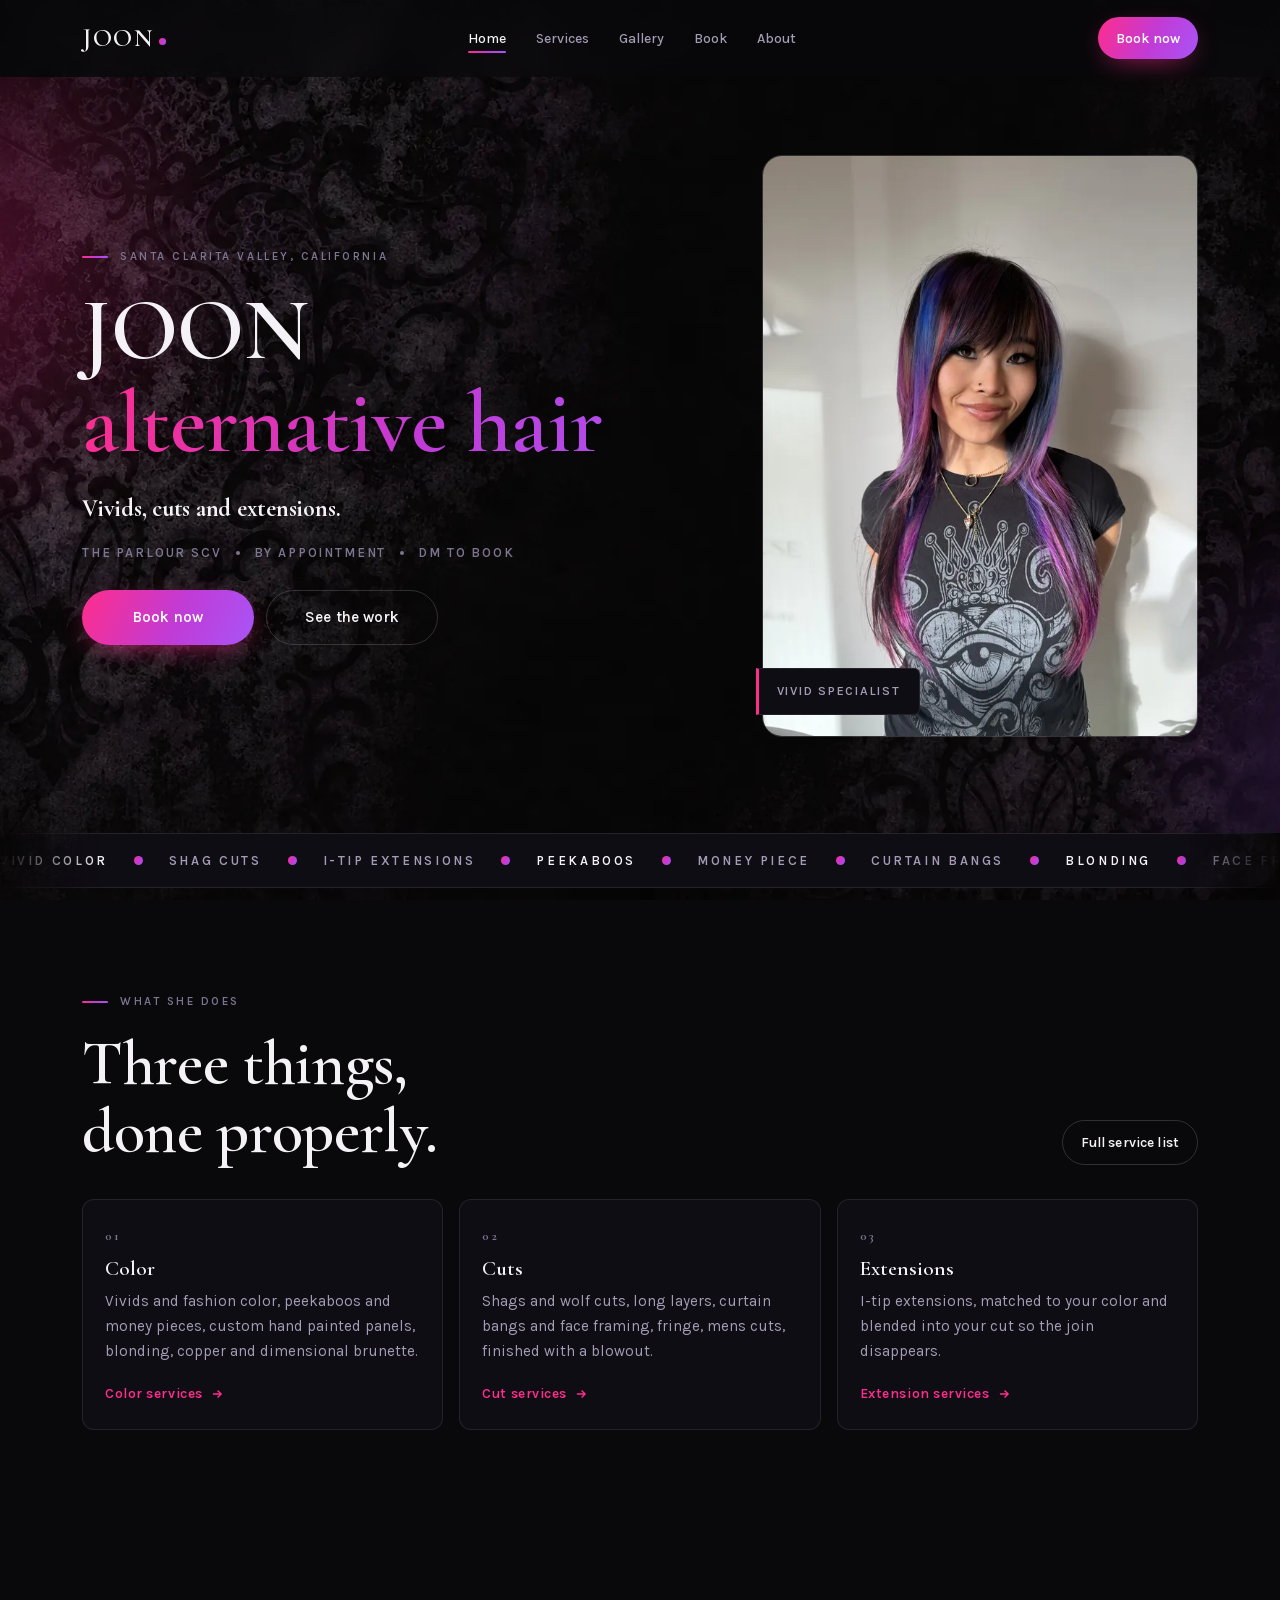
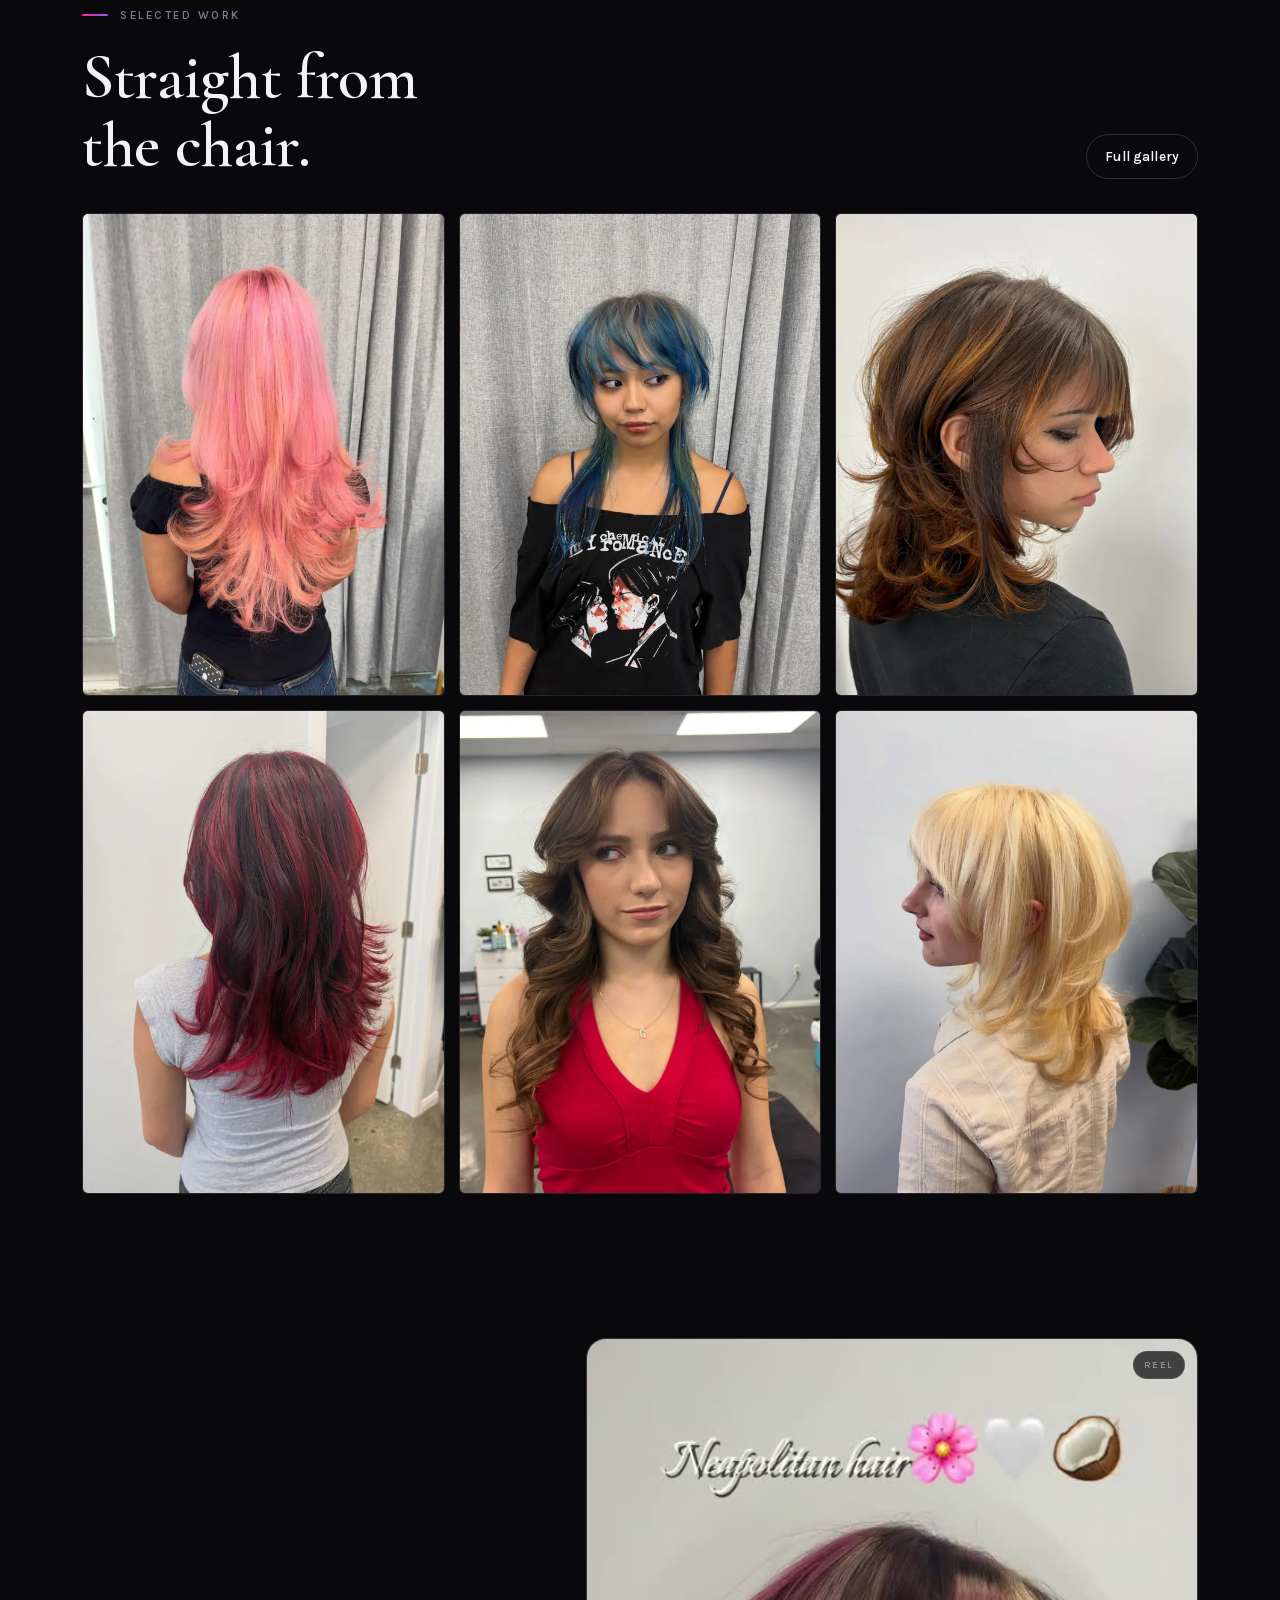
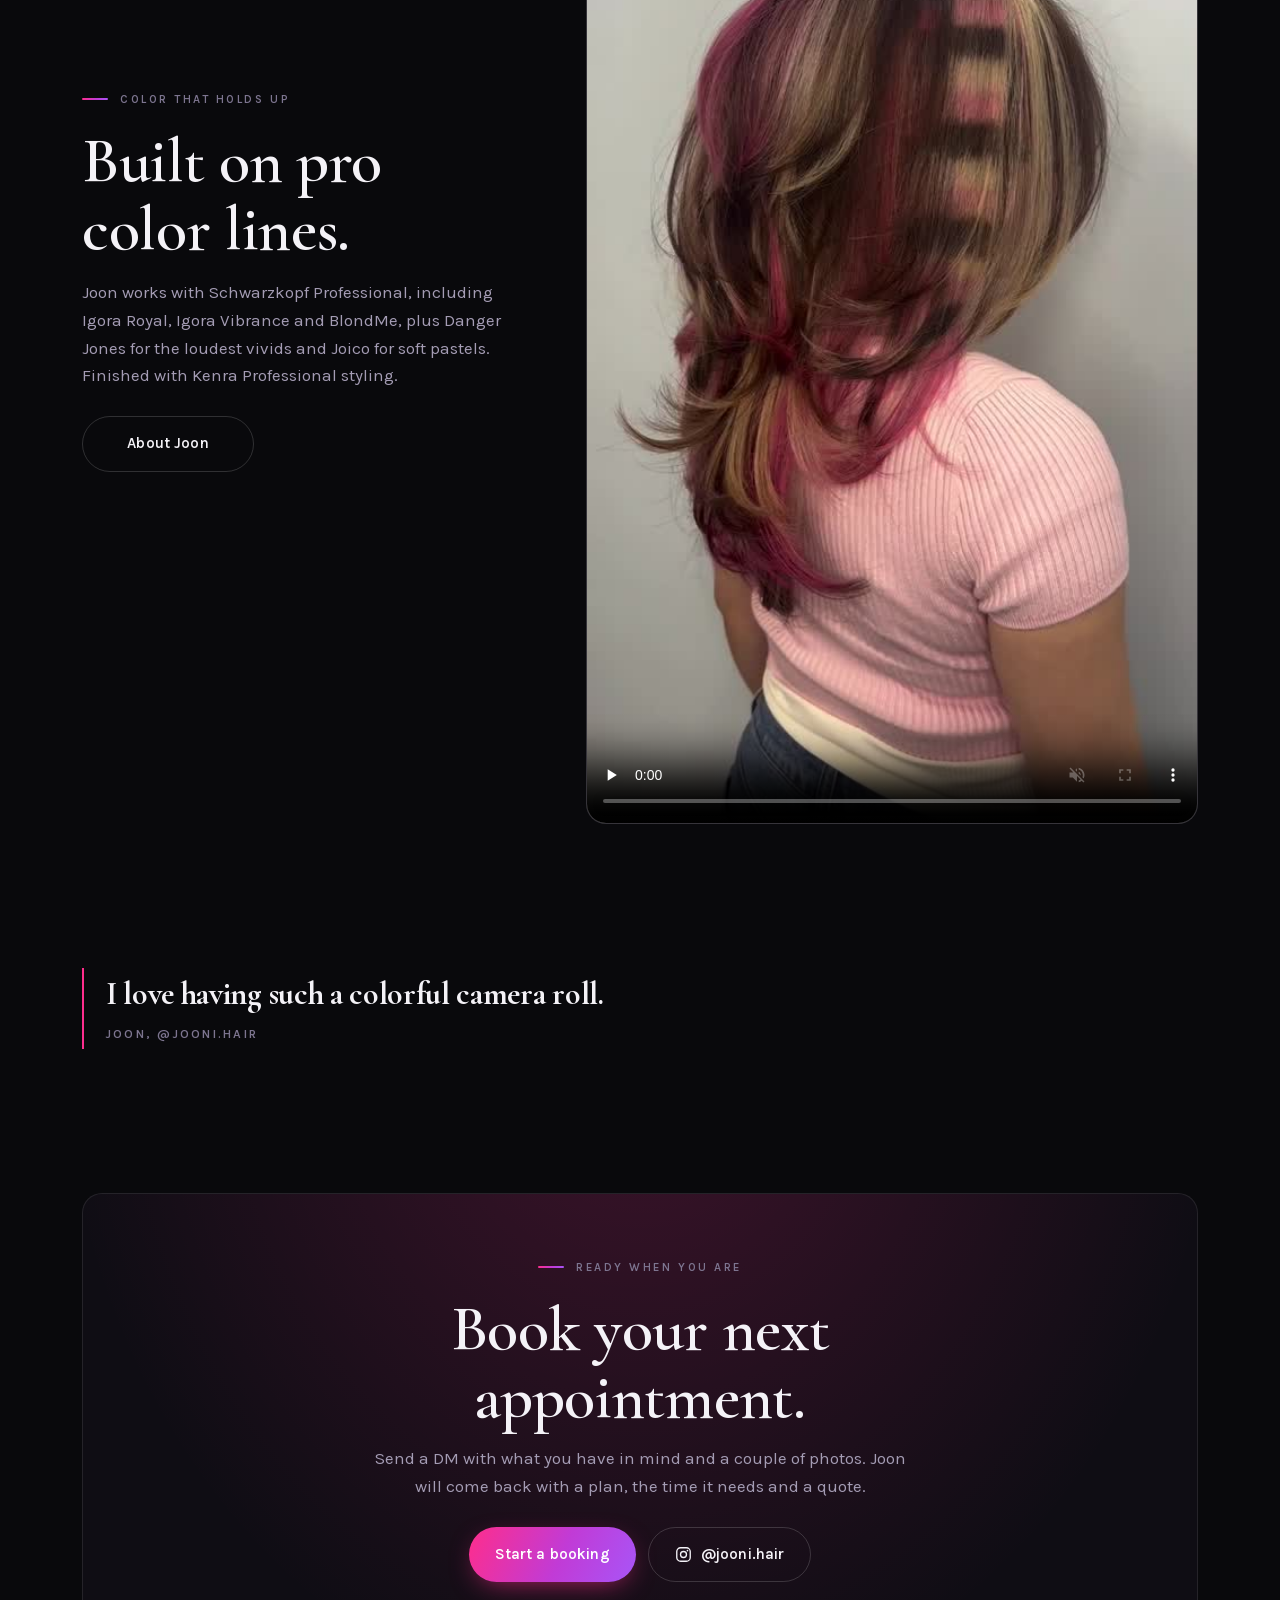
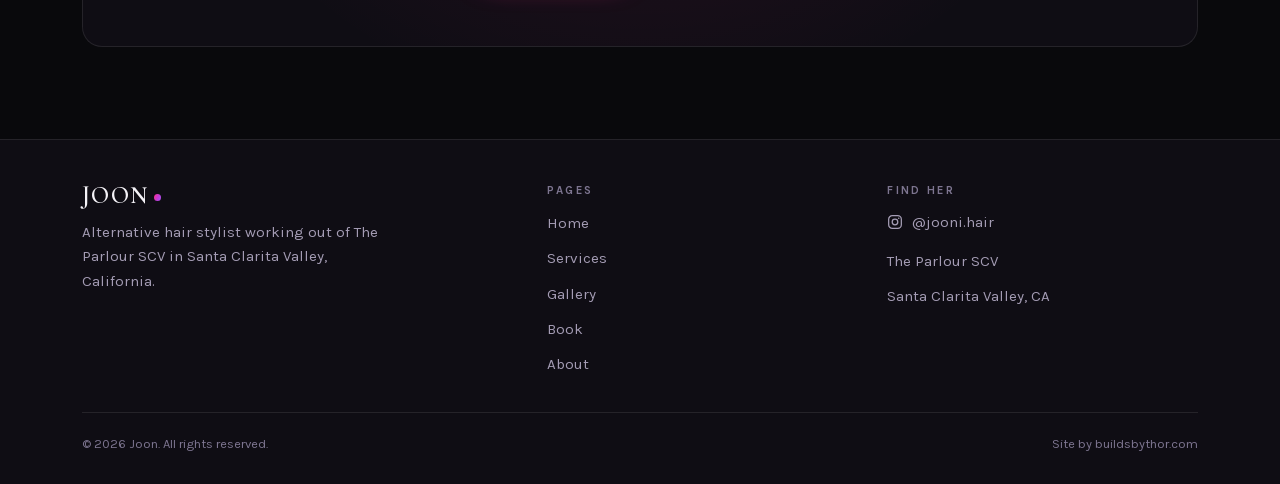
==== commit d59e1580: "Took-Thor-s-own-Square-calendar-back-off-the-live-site - CONFIG.BOOKING_URL is empty again. It held " ====
--- a/index.html
+++ b/index.html
@@ -21,8 +21,8 @@
 <link rel="preload" href="assets/fonts/cormorant-garamond.woff2" as="font" type="font/woff2" crossorigin>
 <link rel="preload" href="assets/fonts/karla.woff2" as="font" type="font/woff2" crossorigin>
 <script>document.documentElement.classList.add('js');</script>
-<link rel="stylesheet" href="css/style.css?v=9">
-<script src="js/main.js?v=9" defer></script>
+<link rel="stylesheet" href="css/style.css?v=12">
+<script src="js/main.js?v=12" defer></script>
 <script type="application/ld+json">
 {
   "@context":"https://schema.org",
--- a/css/style.css
+++ b/css/style.css
@@ -453,7 +453,10 @@
   min-height:96px;
 }
 .composer__actions{display:grid;gap:10px}
-.copied{font-size:.82rem;color:var(--magenta);font-weight:600;min-height:1.2em}
+/* min-height reserves the line whether or not there is a message, so the
+   block below never jumps when one appears. The margin keeps it off the
+   buttons, which otherwise read as one crowded stack. */
+.copied{font-size:.82rem;color:var(--magenta);font-weight:600;min-height:1.2em;margin-top:18px}
 
 /* steps */
 .steps{counter-reset:step;display:grid;gap:14px}
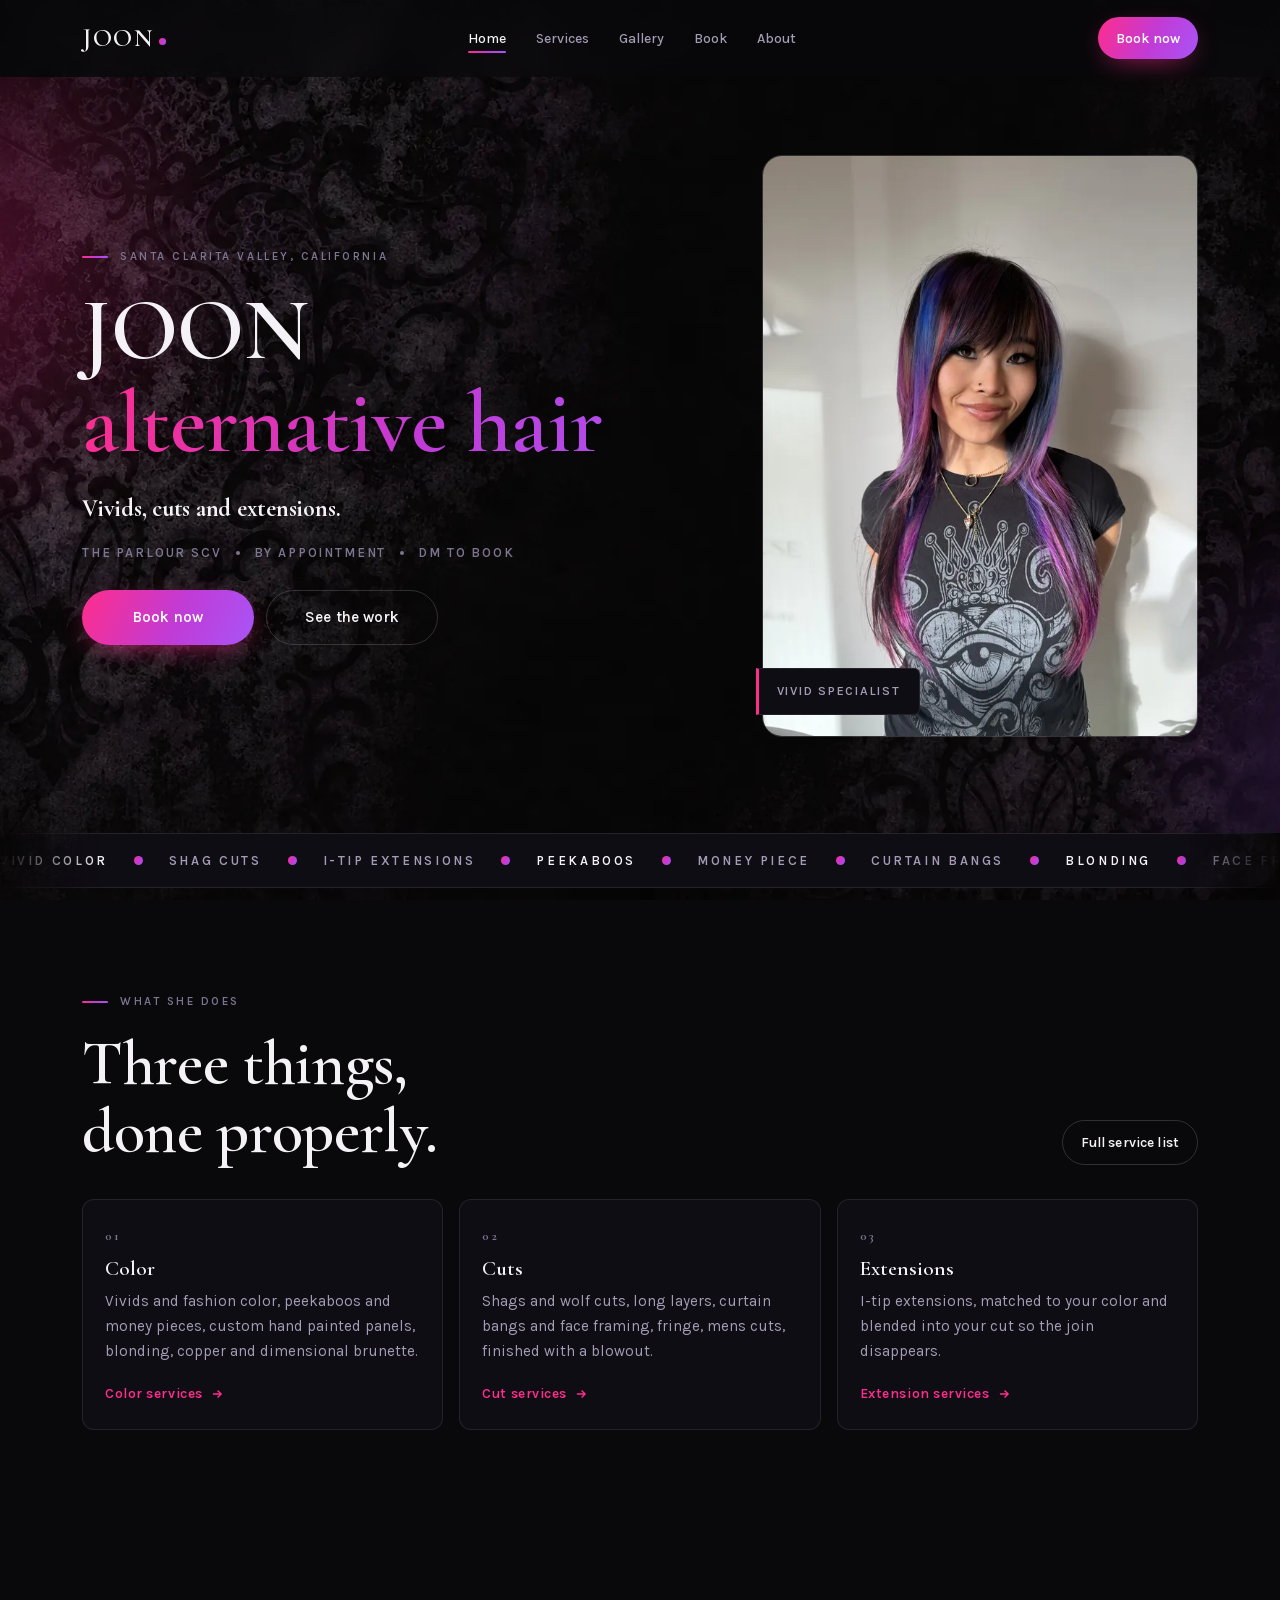
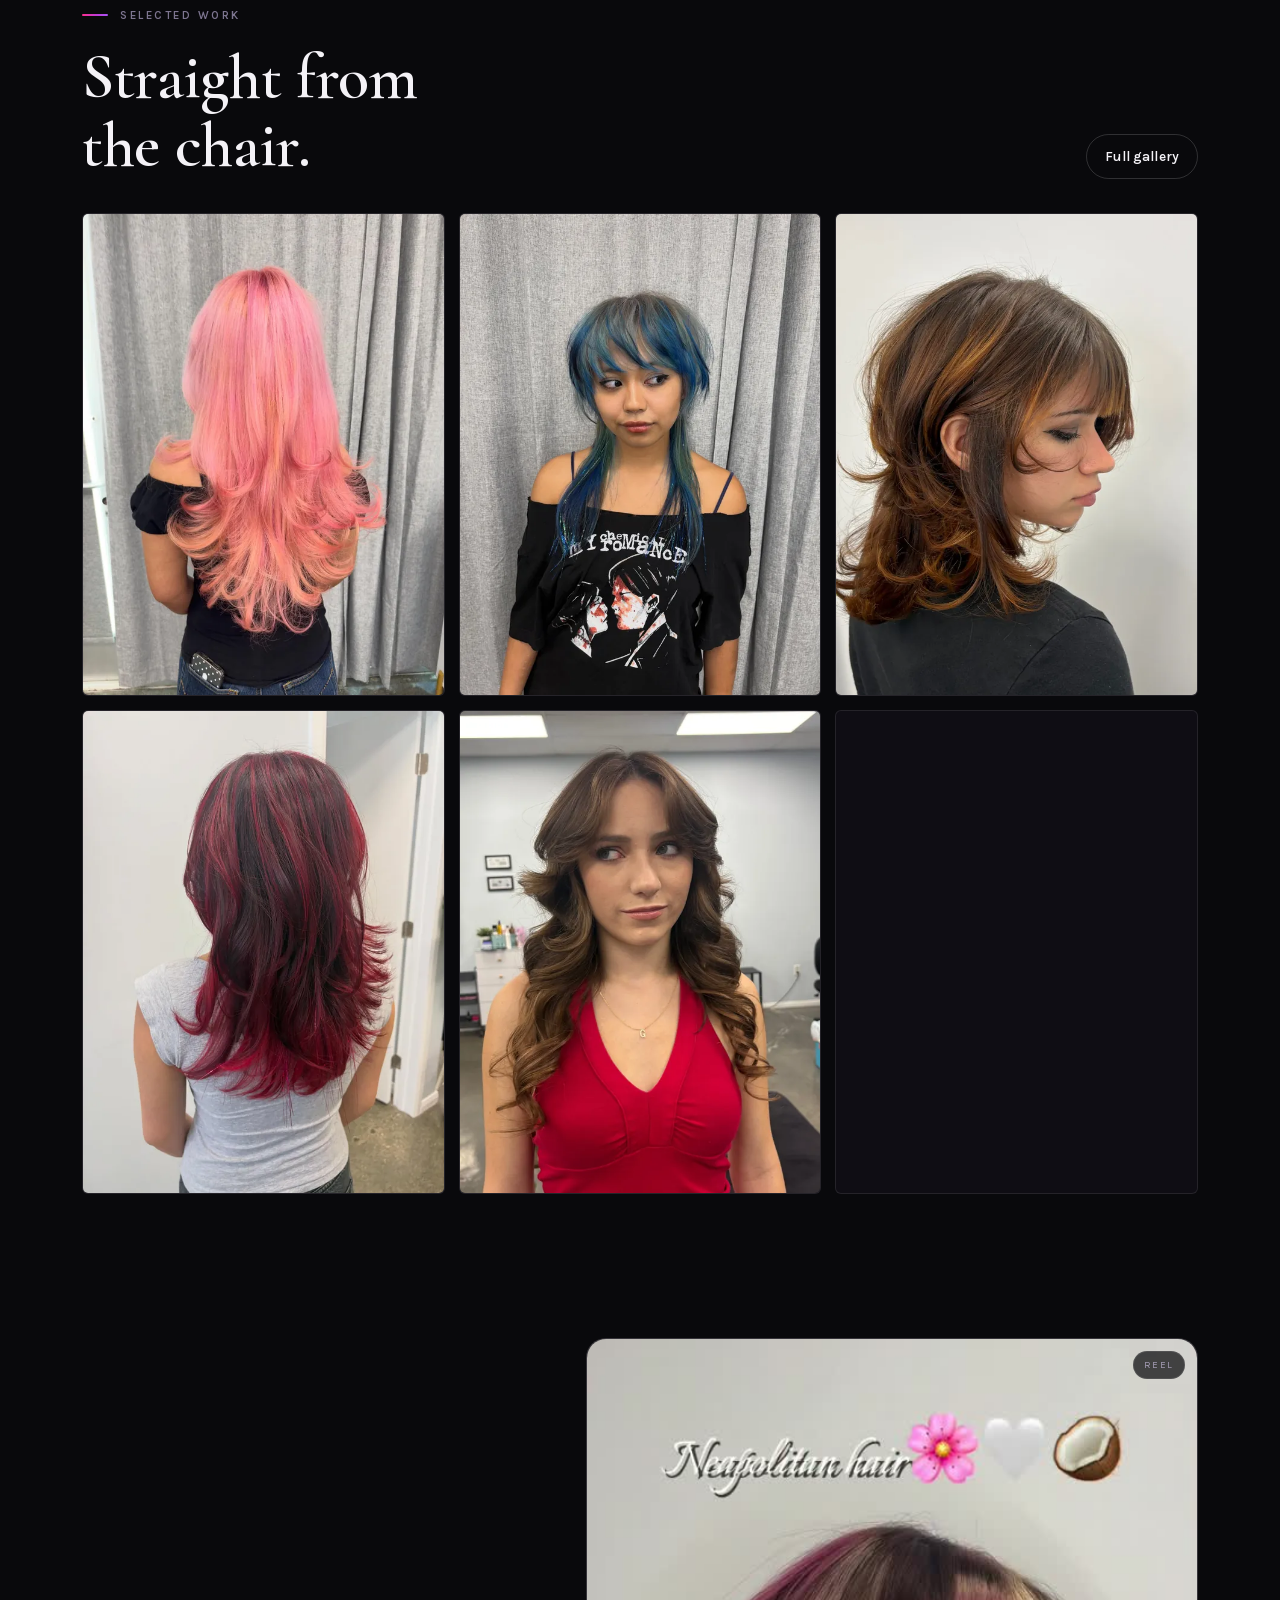
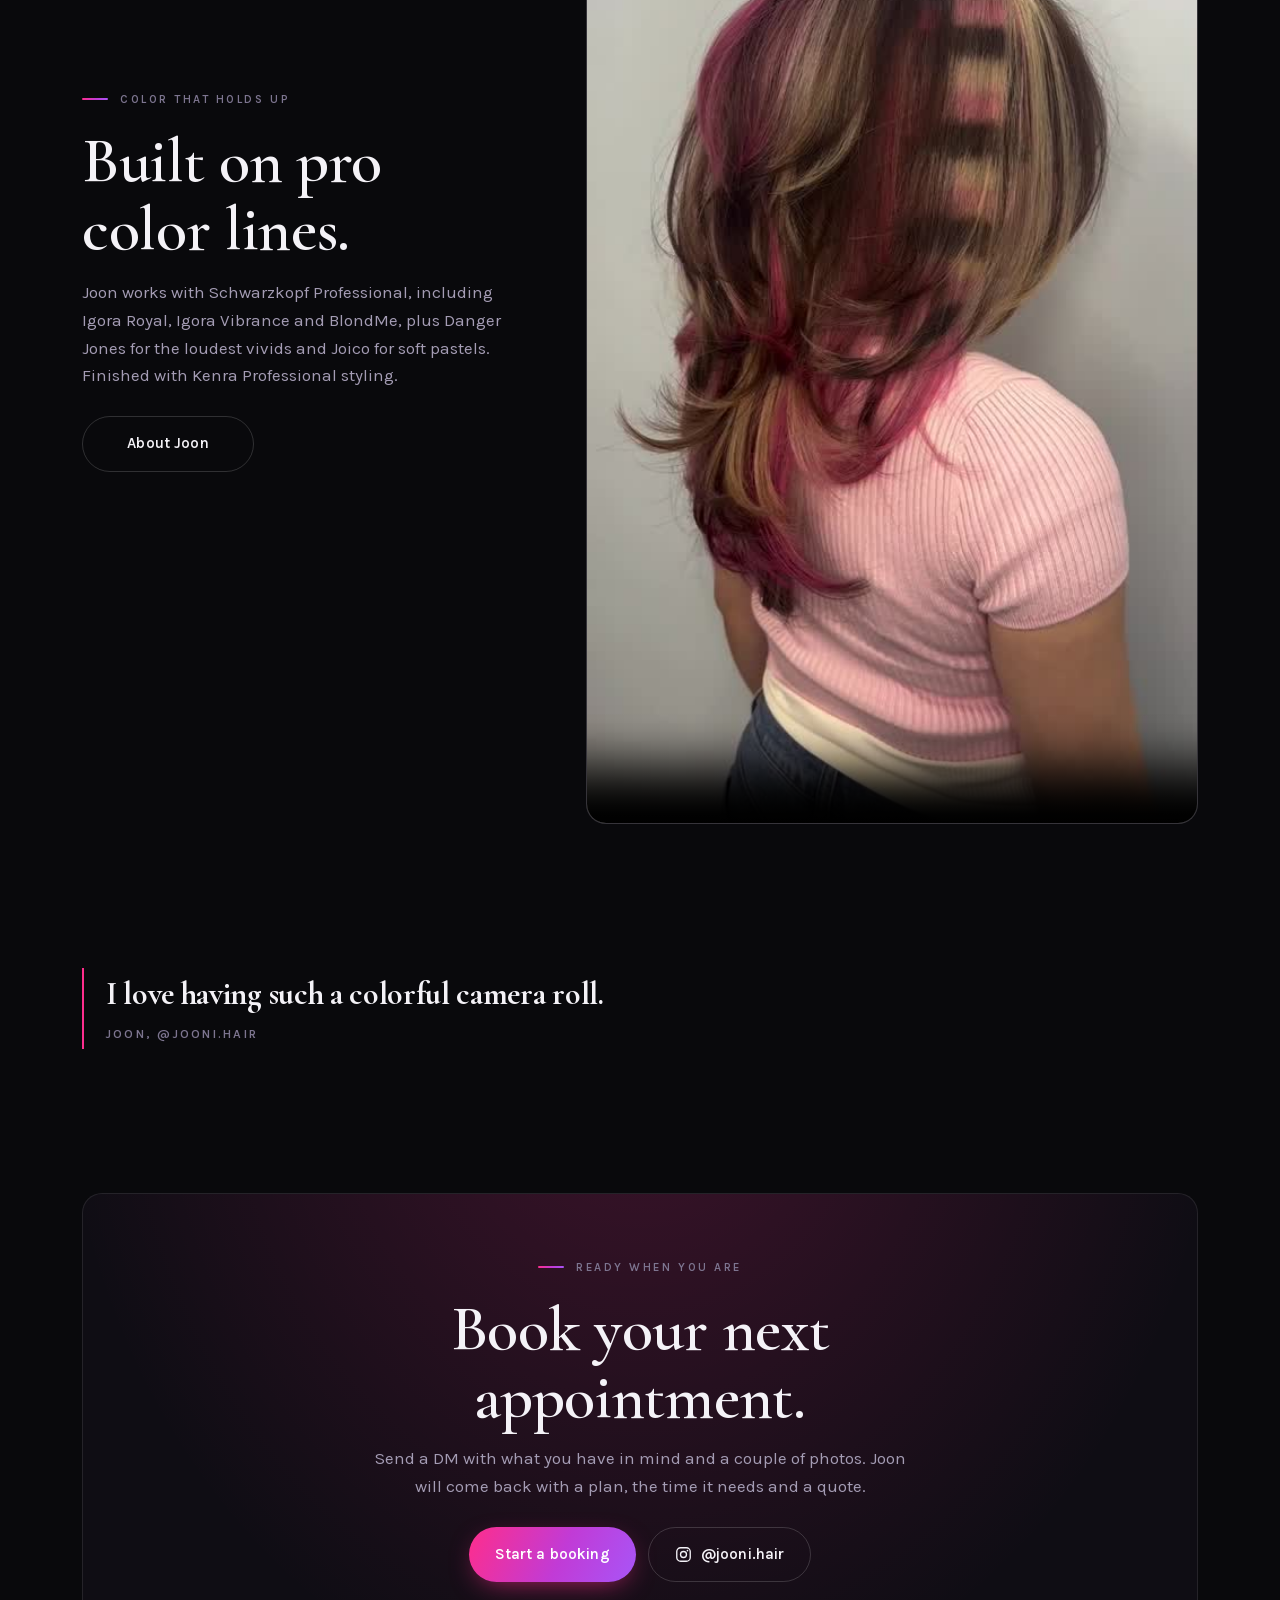
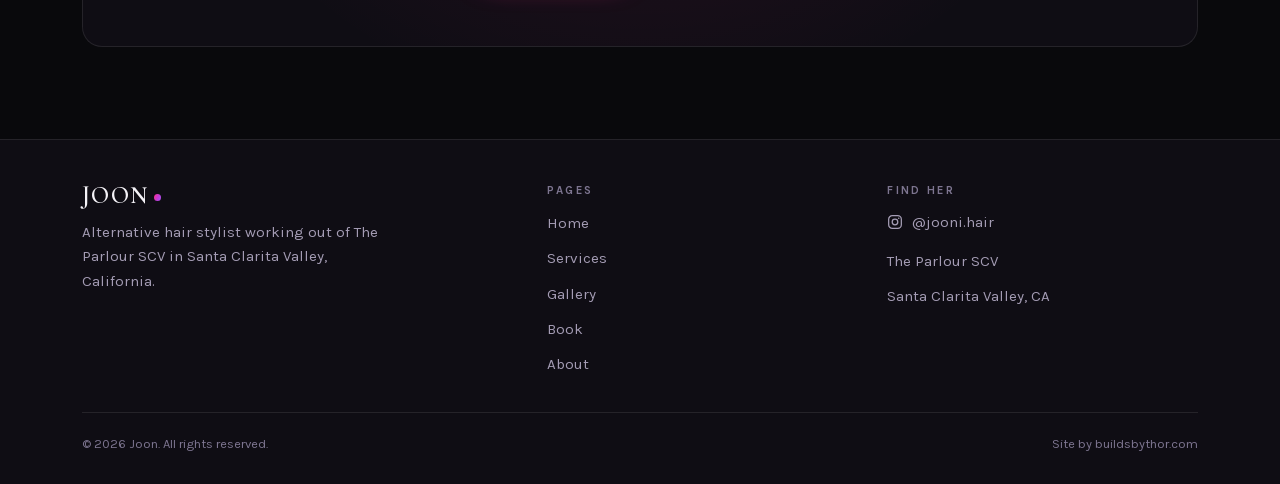
==== commit 3fcb85ed: "Moved-the-site-to-joonihairdomain-com - Ran tools/cutover-domain.sh, swapping all 24 references from" ====
--- a/index.html
+++ b/index.html
@@ -5,14 +5,14 @@
 <meta name="viewport" content="width=device-width, initial-scale=1">
 <title>Joon | Alternative Hair Stylist in Santa Clarita Valley</title>
 <meta name="description" content="Joon is an alternative hair stylist at The Parlour SCV in Santa Clarita Valley, California. Vivid color, layered and shag cuts, and i-tip extensions. Book by Instagram DM.">
-<link rel="canonical" href="https://sundevilthor.github.io/jooni-hair/">
+<link rel="canonical" href="https://joonihairdomain.com/">
 <meta name="theme-color" content="#09090c">
 <meta property="og:type" content="website">
 <meta property="og:site_name" content="Joon | Alternative Hair Stylist">
 <meta property="og:title" content="Joon | Alternative Hair Stylist in Santa Clarita Valley">
 <meta property="og:description" content="Vivid color, layered and shag cuts, and i-tip extensions at The Parlour SCV in Santa Clarita Valley, California.">
-<meta property="og:url" content="https://sundevilthor.github.io/jooni-hair/">
-<meta property="og:image" content="https://sundevilthor.github.io/jooni-hair/assets/img/og-card.jpg">
+<meta property="og:url" content="https://joonihairdomain.com/">
+<meta property="og:image" content="https://joonihairdomain.com/assets/img/og-card.jpg">
 <meta property="og:image:width" content="1200">
 <meta property="og:image:height" content="630">
 <meta name="twitter:card" content="summary_large_image">
@@ -21,16 +21,16 @@
 <link rel="preload" href="assets/fonts/cormorant-garamond.woff2" as="font" type="font/woff2" crossorigin>
 <link rel="preload" href="assets/fonts/karla.woff2" as="font" type="font/woff2" crossorigin>
 <script>document.documentElement.classList.add('js');</script>
-<link rel="stylesheet" href="css/style.css?v=12">
-<script src="js/main.js?v=12" defer></script>
+<link rel="stylesheet" href="css/style.css?v=14">
+<script src="js/main.js?v=14" defer></script>
 <script type="application/ld+json">
 {
   "@context":"https://schema.org",
   "@type":"HairSalon",
   "name":"Joon | Alternative Hair Stylist",
   "alternateName":"jooni.hair",
-  "url":"https://sundevilthor.github.io/jooni-hair/",
-  "image":"https://sundevilthor.github.io/jooni-hair/assets/img/og-card.jpg",
+  "url":"https://joonihairdomain.com/",
+  "image":"https://joonihairdomain.com/assets/img/og-card.jpg",
   "description":"Alternative hair stylist specializing in vivid color, layered and shag cuts, and i-tip extensions at The Parlour SCV in Santa Clarita Valley, California.",
   "areaServed":[{"@type":"Place","name":"Santa Clarita Valley, California"},{"@type":"Place","name":"Los Angeles County, California"}],
   "sameAs":["https://www.instagram.com/jooni.hair/"],
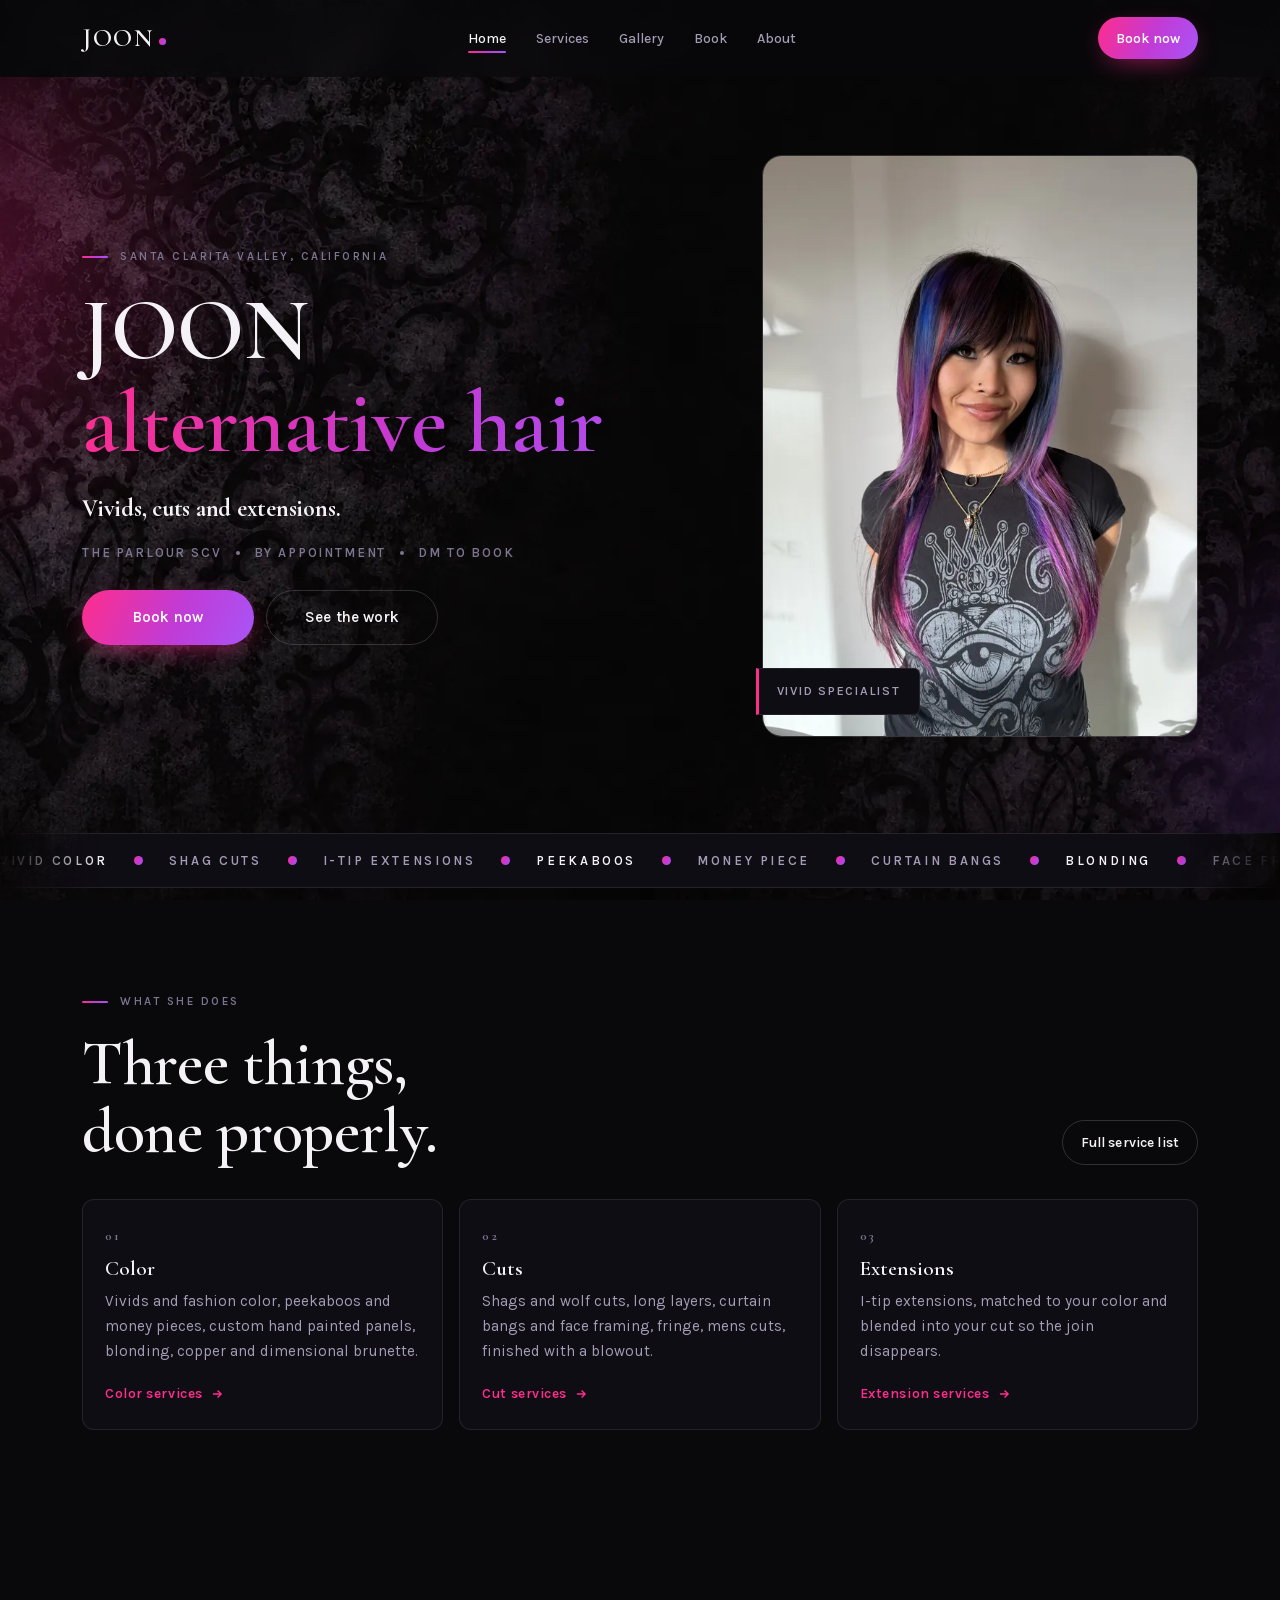
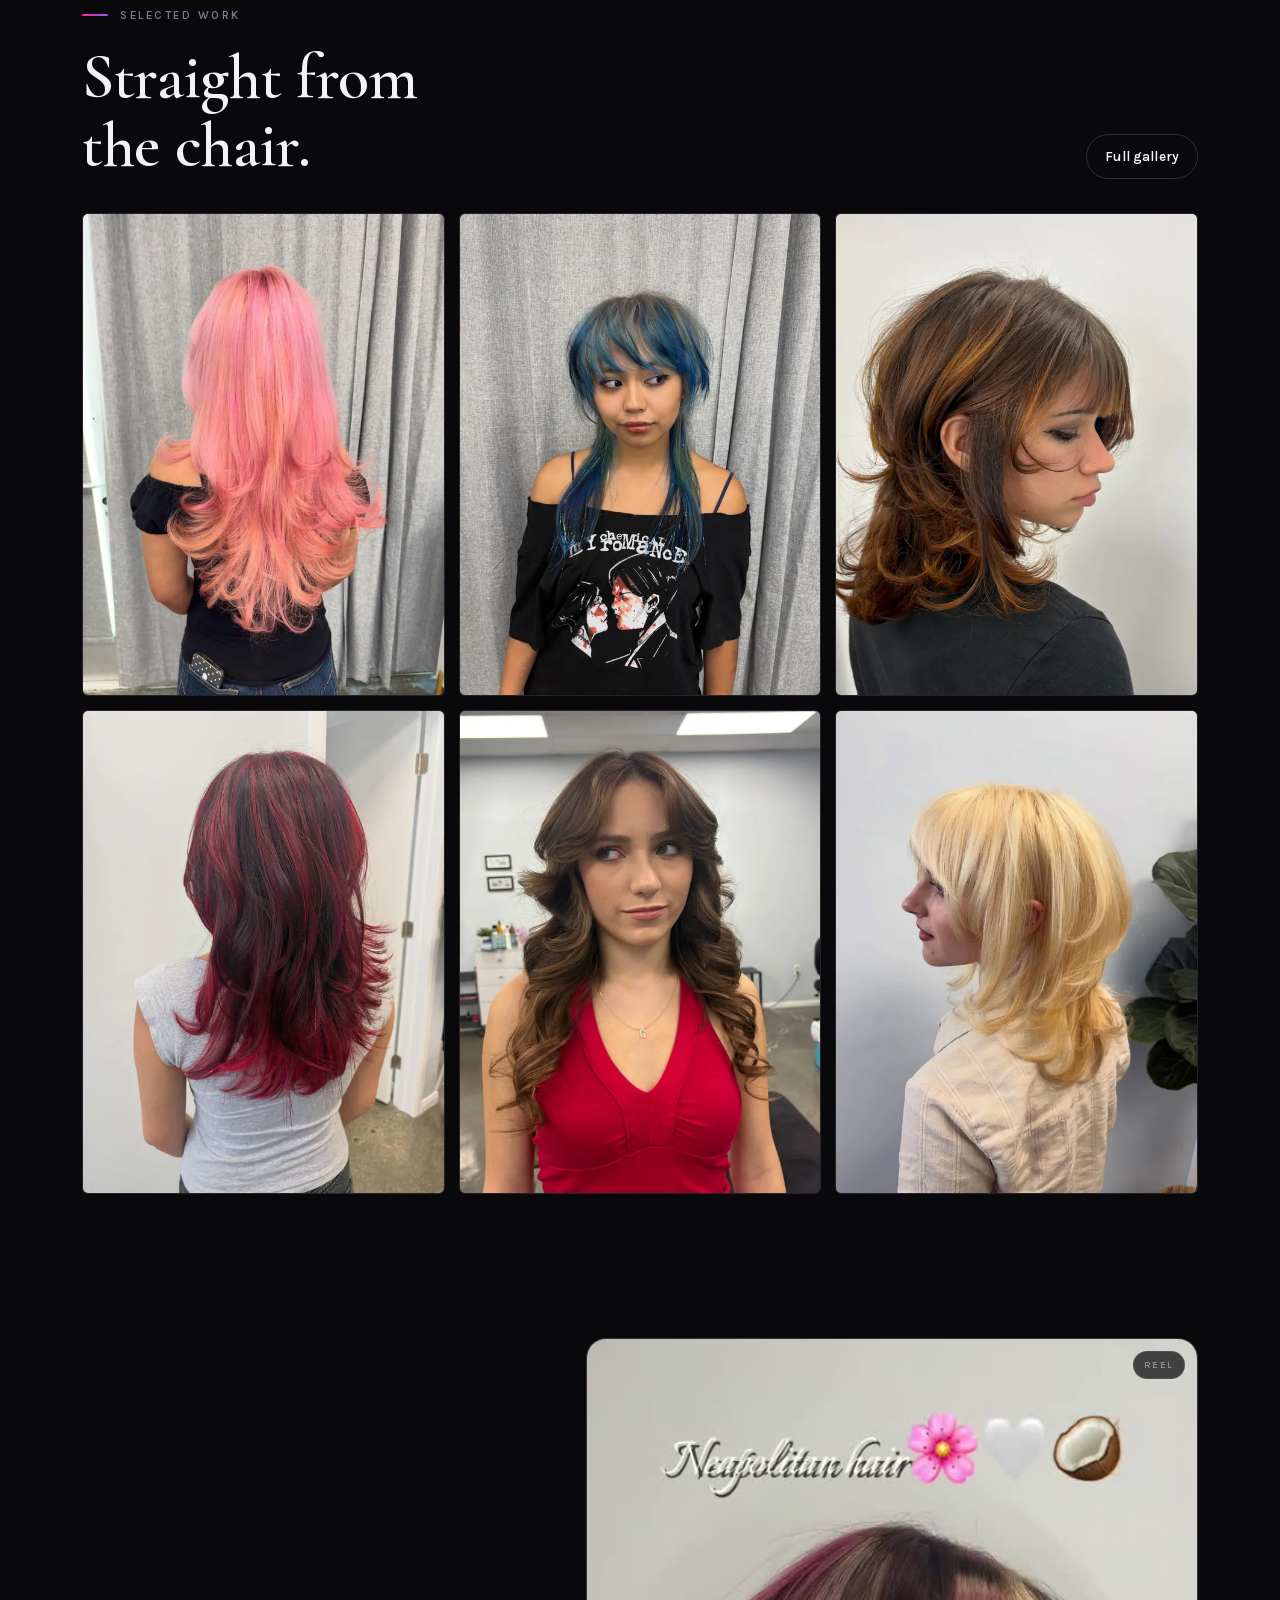
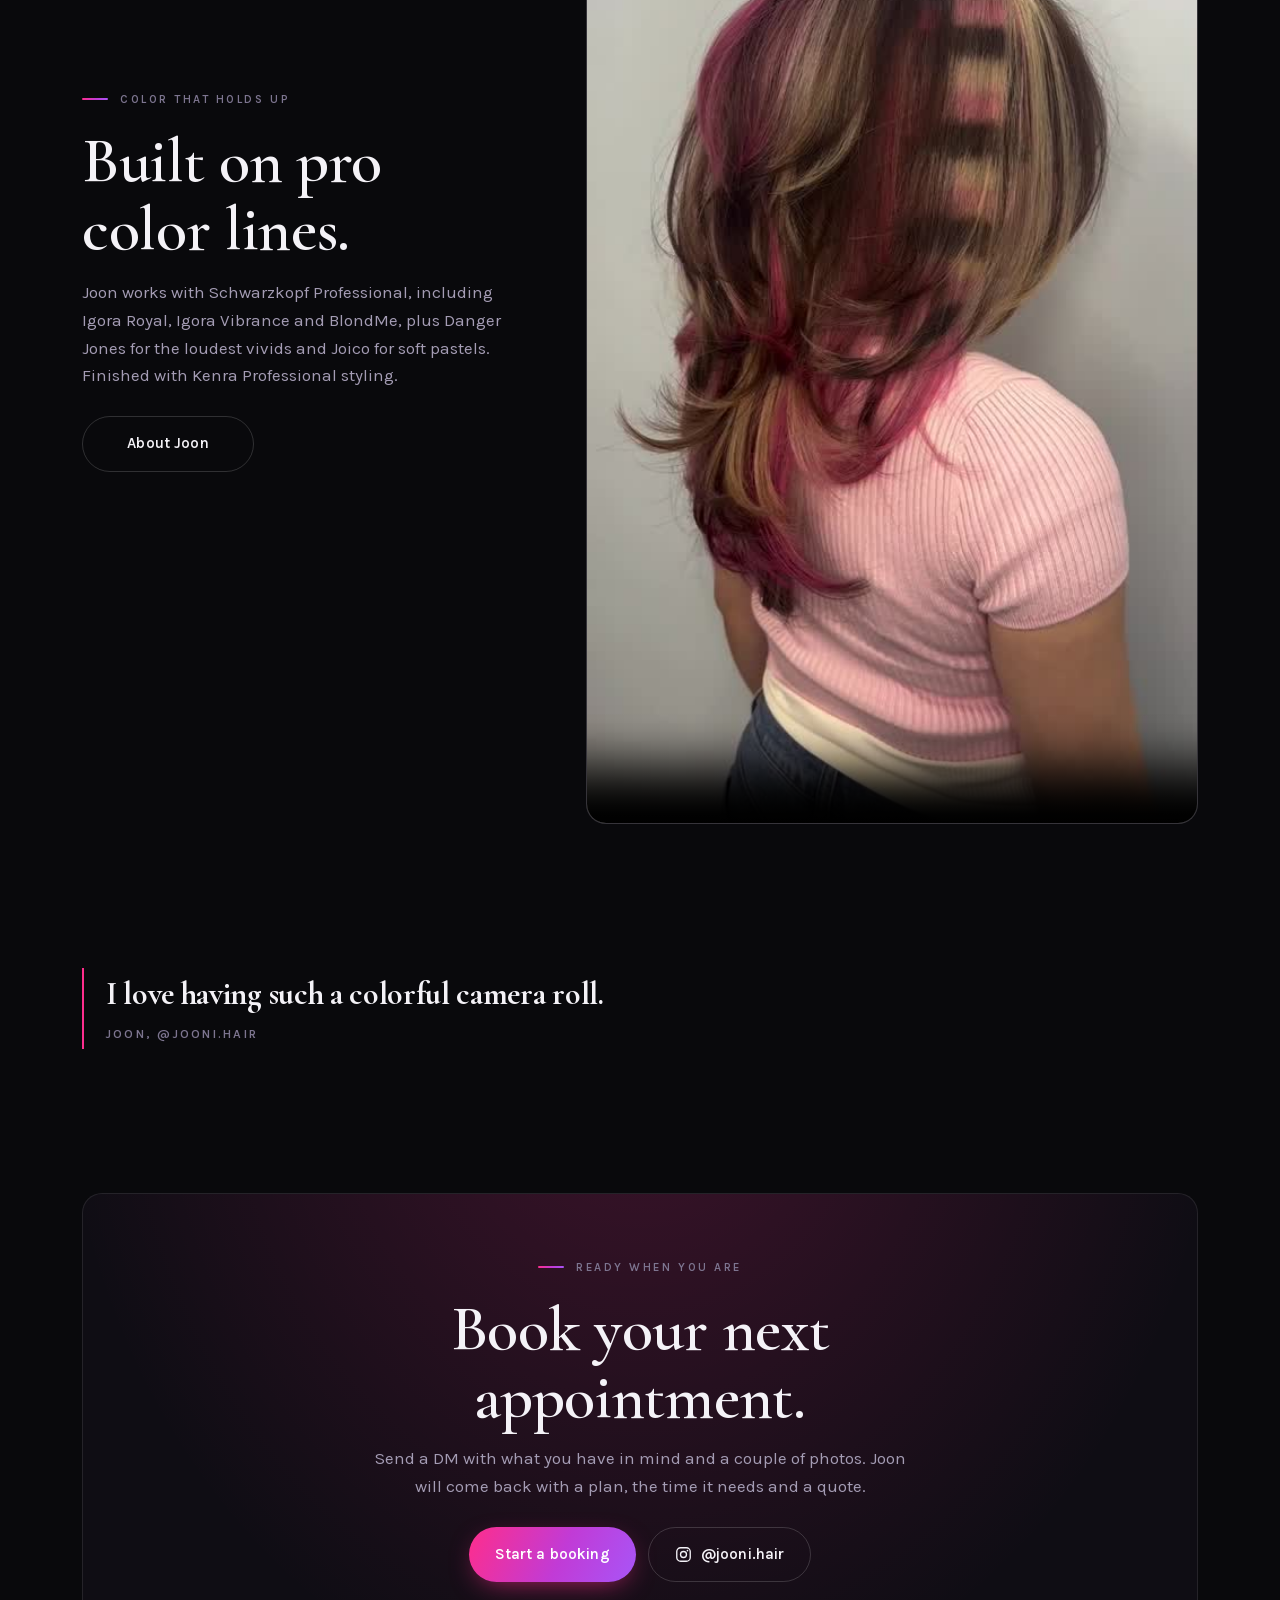
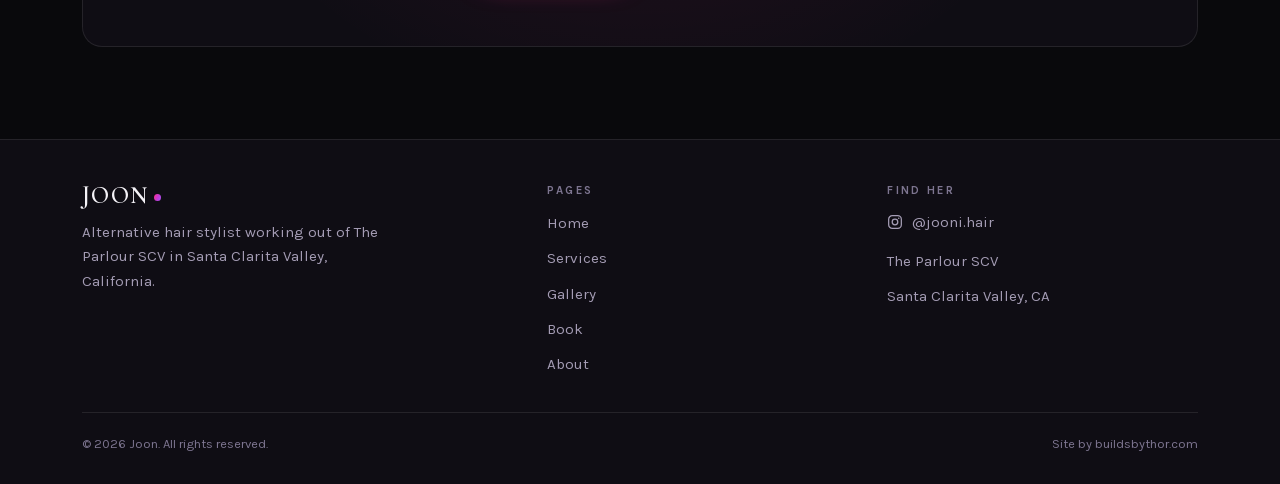
==== commit e9ca70a0: "Took-every-internal-URL-off-the-html-extension - Cloudflare Workers normalises /services.html to /se" ====
--- a/index.html
+++ b/index.html
@@ -21,8 +21,8 @@
 <link rel="preload" href="assets/fonts/cormorant-garamond.woff2" as="font" type="font/woff2" crossorigin>
 <link rel="preload" href="assets/fonts/karla.woff2" as="font" type="font/woff2" crossorigin>
 <script>document.documentElement.classList.add('js');</script>
-<link rel="stylesheet" href="css/style.css?v=14">
-<script src="js/main.js?v=14" defer></script>
+<link rel="stylesheet" href="css/style.css?v=15">
+<script src="js/main.js?v=15" defer></script>
 <script type="application/ld+json">
 {
   "@context":"https://schema.org",
@@ -48,17 +48,17 @@
 
 <header class="header">
   <div class="wrap header__bar">
-    <a class="logo" href="index.html" aria-label="Joon, home">JOON<span class="dot"></span></a>
+    <a class="logo" href="/" aria-label="Joon, home">JOON<span class="dot"></span></a>
     <nav class="nav" aria-label="Primary">
       <ul class="nav__list">
-        <li><a class="nav__link" href="index.html" aria-current="page">Home</a></li>
-        <li><a class="nav__link" href="services.html">Services</a></li>
-        <li><a class="nav__link" href="gallery.html">Gallery</a></li>
-        <li><a class="nav__link" href="book.html">Book</a></li>
-        <li><a class="nav__link" href="about.html">About</a></li>
+        <li><a class="nav__link" href="/" aria-current="page">Home</a></li>
+        <li><a class="nav__link" href="/services">Services</a></li>
+        <li><a class="nav__link" href="/gallery">Gallery</a></li>
+        <li><a class="nav__link" href="/book">Book</a></li>
+        <li><a class="nav__link" href="/about">About</a></li>
       </ul>
     </nav>
-    <a class="btn btn--primary btn--sm header__cta" href="book.html">Book now</a>
+    <a class="btn btn--primary btn--sm header__cta" href="/book">Book now</a>
     <button class="burger" type="button" aria-expanded="false" aria-controls="drawer" aria-label="Open menu">
       <span></span><span></span><span></span>
     </button>
@@ -66,12 +66,12 @@
 </header>
 
 <div class="drawer" id="drawer" aria-hidden="true">
-  <a href="index.html" aria-current="page">Home</a>
-  <a href="services.html">Services</a>
-  <a href="gallery.html">Gallery</a>
-  <a href="book.html">Book</a>
-  <a href="about.html">About</a>
-  <a class="btn btn--primary drawer__cta" href="book.html">Book an appointment</a>
+  <a href="/" aria-current="page">Home</a>
+  <a href="/services">Services</a>
+  <a href="/gallery">Gallery</a>
+  <a href="/book">Book</a>
+  <a href="/about">About</a>
+  <a class="btn btn--primary drawer__cta" href="/book">Book an appointment</a>
 </div>
 
 <main id="main">
@@ -92,8 +92,8 @@
           <span>DM to book</span>
         </div>
         <div class="hero__actions">
-          <a class="btn btn--primary" href="book.html">Book now</a>
-          <a class="btn btn--ghost" href="gallery.html">See the work</a>
+          <a class="btn btn--primary" href="/book">Book now</a>
+          <a class="btn btn--ghost" href="/gallery">See the work</a>
         </div>
       </div>
       <figure class="hero__figure reveal">
@@ -145,7 +145,7 @@
             <p class="eyebrow">What she does</p>
             <h2 class="h-lg">Three things, <br class="br-lg">done properly.</h2>
           </div>
-          <a class="btn btn--ghost btn--sm" href="services.html">Full service list</a>
+          <a class="btn btn--ghost btn--sm" href="/services">Full service list</a>
         </div>
       </div>
       <div class="cards">
@@ -153,7 +153,7 @@
           <span class="card__num">01</span>
           <h3 class="h-sm">Color</h3>
           <p class="card__body">Vivids and fashion color, peekaboos and money pieces, custom hand painted panels, blonding, copper and dimensional brunette.</p>
-          <a class="card__link" href="services.html#color">Color services
+          <a class="card__link" href="/services#color">Color services
             <svg viewBox="0 0 24 24" fill="none" stroke="currentColor" stroke-width="2.4" aria-hidden="true"><path d="M5 12h14M13 6l6 6-6 6"/></svg>
           </a>
         </article>
@@ -161,7 +161,7 @@
           <span class="card__num">02</span>
           <h3 class="h-sm">Cuts</h3>
           <p class="card__body">Shags and wolf cuts, long layers, curtain bangs and face framing, fringe, mens cuts, finished with a blowout.</p>
-          <a class="card__link" href="services.html#cuts">Cut services
+          <a class="card__link" href="/services#cuts">Cut services
             <svg viewBox="0 0 24 24" fill="none" stroke="currentColor" stroke-width="2.4" aria-hidden="true"><path d="M5 12h14M13 6l6 6-6 6"/></svg>
           </a>
         </article>
@@ -169,7 +169,7 @@
           <span class="card__num">03</span>
           <h3 class="h-sm">Extensions</h3>
           <p class="card__body">I-tip extensions, matched to your color and blended into your cut so the join disappears.</p>
-          <a class="card__link" href="services.html#extensions">Extension services
+          <a class="card__link" href="/services#extensions">Extension services
             <svg viewBox="0 0 24 24" fill="none" stroke="currentColor" stroke-width="2.4" aria-hidden="true"><path d="M5 12h14M13 6l6 6-6 6"/></svg>
           </a>
         </article>
@@ -186,7 +186,7 @@
             <p class="eyebrow">Selected work</p>
             <h2 class="h-lg">Straight from <br class="br-lg">the chair.</h2>
           </div>
-          <a class="btn btn--ghost btn--sm" href="gallery.html">Full gallery</a>
+          <a class="btn btn--ghost btn--sm" href="/gallery">Full gallery</a>
         </div>
       </div>
       <div class="grid reveal">
@@ -244,7 +244,7 @@
         <h2 class="h-lg">Built on pro <br class="br-lg">color lines.</h2>
         <p class="lede" style="margin-top:16px">Joon works with Schwarzkopf Professional, including Igora Royal, Igora Vibrance and BlondMe, plus Danger Jones for the loudest vivids and Joico for soft pastels. Finished with Kenra Professional styling.</p>
         <div class="hero__actions" style="margin-top:26px">
-          <a class="btn btn--ghost" href="about.html">About Joon</a>
+          <a class="btn btn--ghost" href="/about">About Joon</a>
         </div>
       </div>
     </div>
@@ -268,7 +268,7 @@
         <h2 class="h-lg">Book your next <br class="br-lg">appointment.</h2>
         <p class="lede">Send a DM with what you have in mind and a couple of photos. Joon will come back with a plan, the time it needs and a quote.</p>
         <div class="band__actions">
-          <a class="btn btn--primary" href="book.html">Start a booking</a>
+          <a class="btn btn--primary" href="/book">Start a booking</a>
           <a class="btn btn--ghost" href="https://www.instagram.com/jooni.hair/" target="_blank" rel="noopener">
             <svg viewBox="0 0 24 24" fill="none" stroke="currentColor" stroke-width="1.9" aria-hidden="true"><rect x="2.5" y="2.5" width="19" height="19" rx="5.4"/><circle cx="12" cy="12" r="4.2"/><circle cx="17.6" cy="6.4" r="1.2" fill="currentColor" stroke="none"/></svg>
             @jooni.hair
@@ -290,11 +290,11 @@
       <div>
         <h4>Pages</h4>
         <ul>
-          <li><a href="index.html">Home</a></li>
-          <li><a href="services.html">Services</a></li>
-          <li><a href="gallery.html">Gallery</a></li>
-          <li><a href="book.html">Book</a></li>
-          <li><a href="about.html">About</a></li>
+          <li><a href="/">Home</a></li>
+          <li><a href="/services">Services</a></li>
+          <li><a href="/gallery">Gallery</a></li>
+          <li><a href="/book">Book</a></li>
+          <li><a href="/about">About</a></li>
         </ul>
       </div>
       <div>
